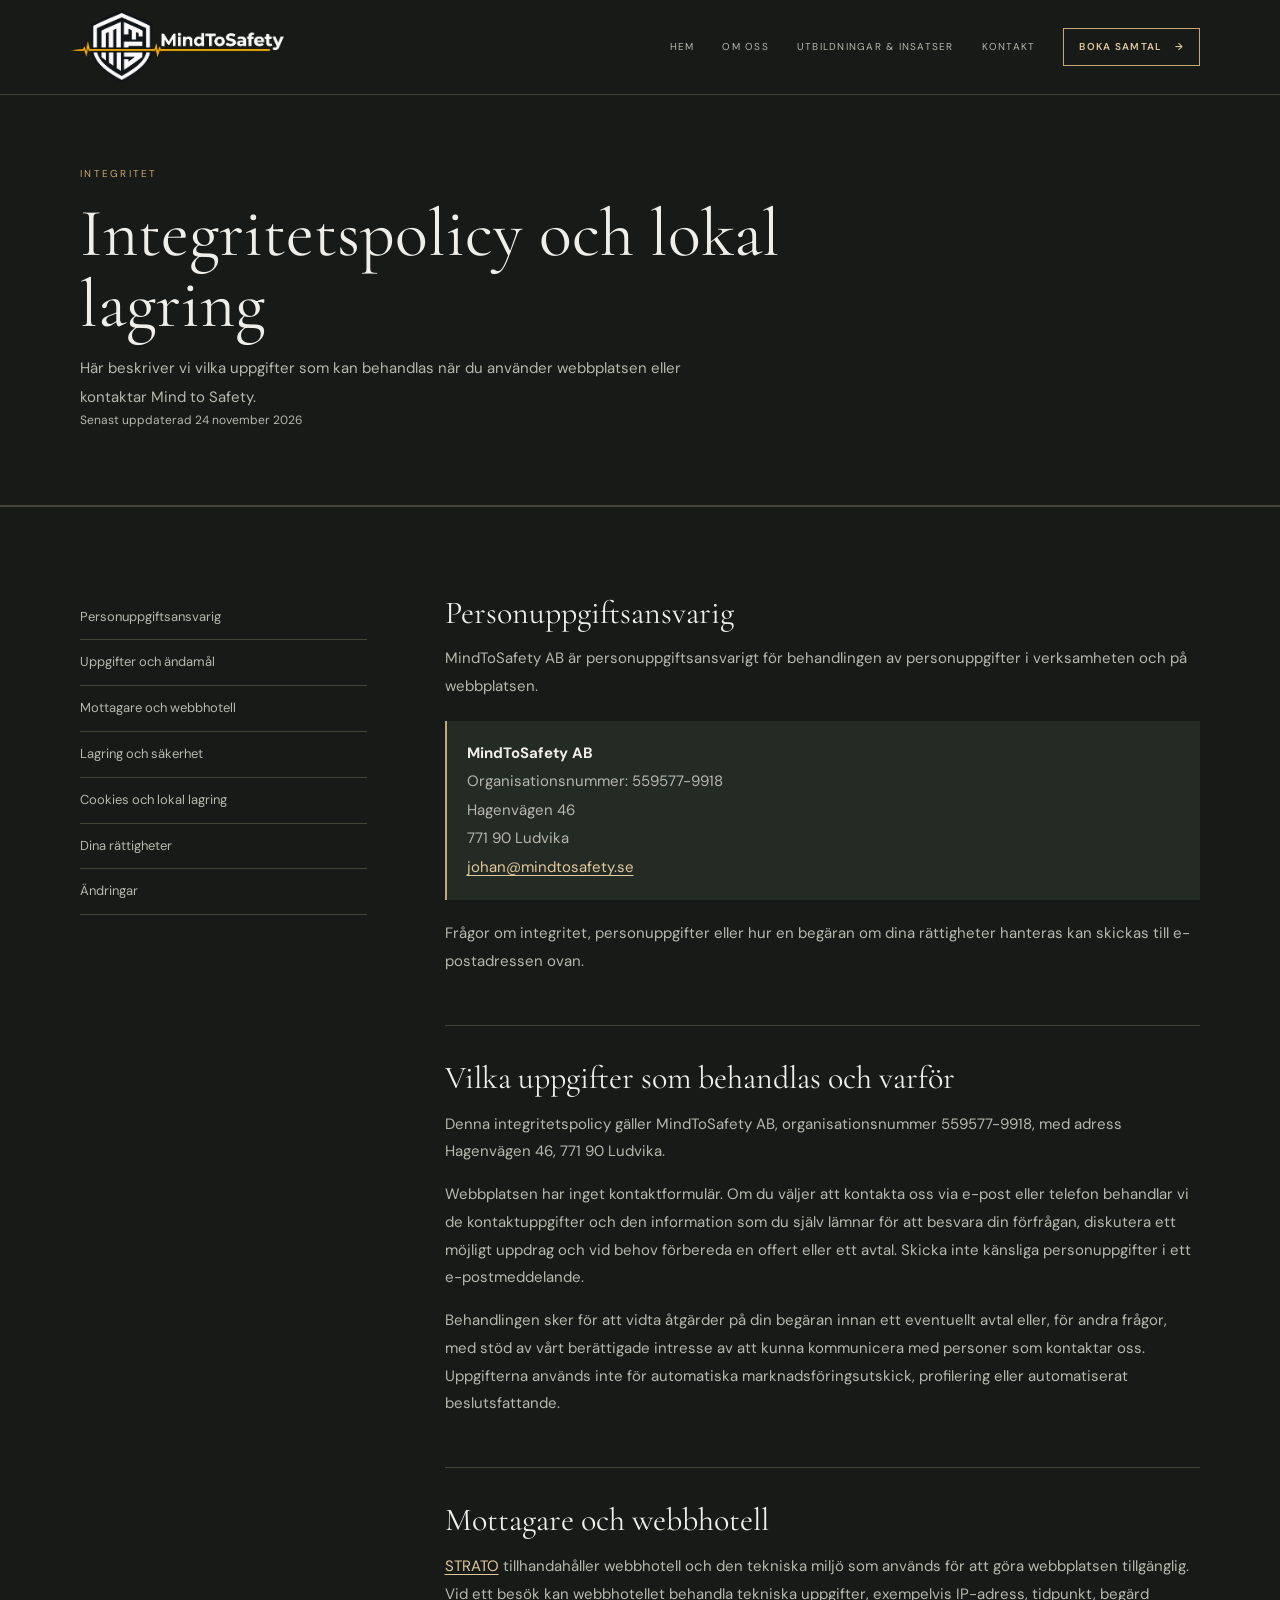
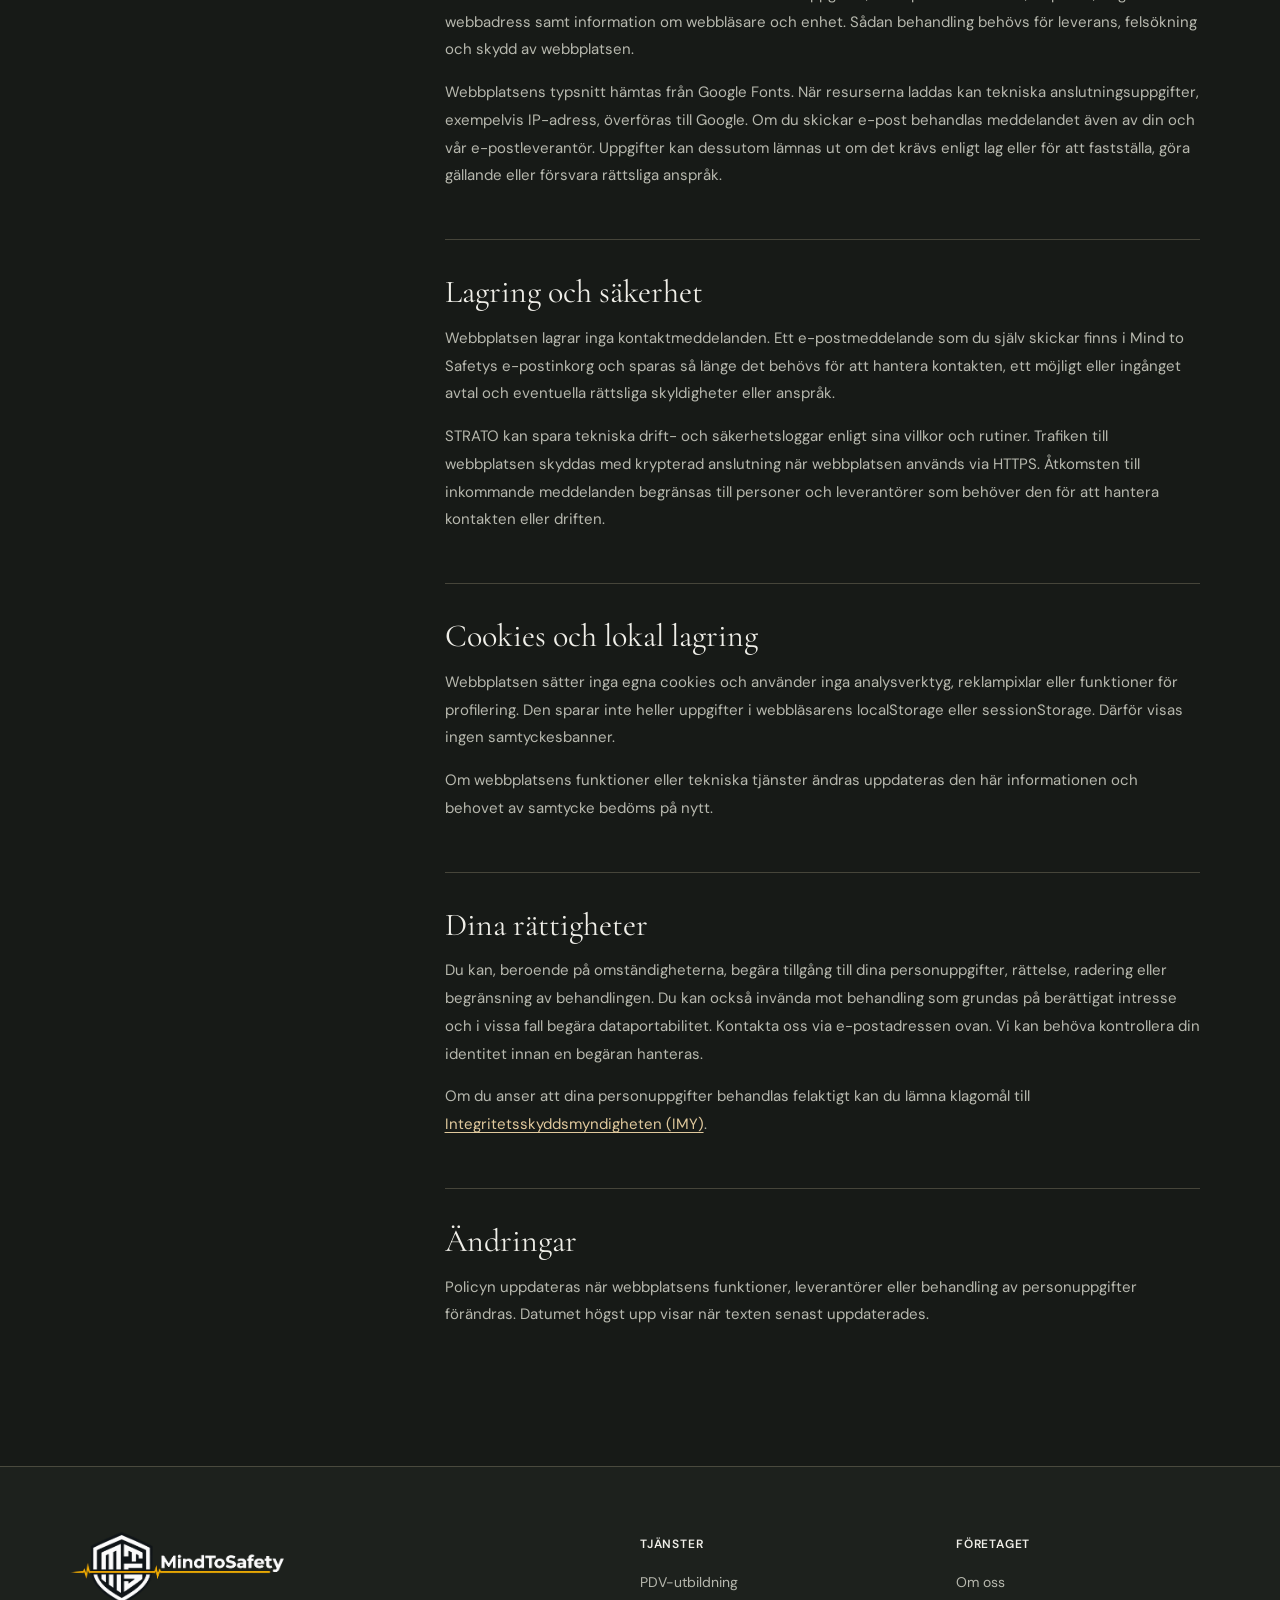
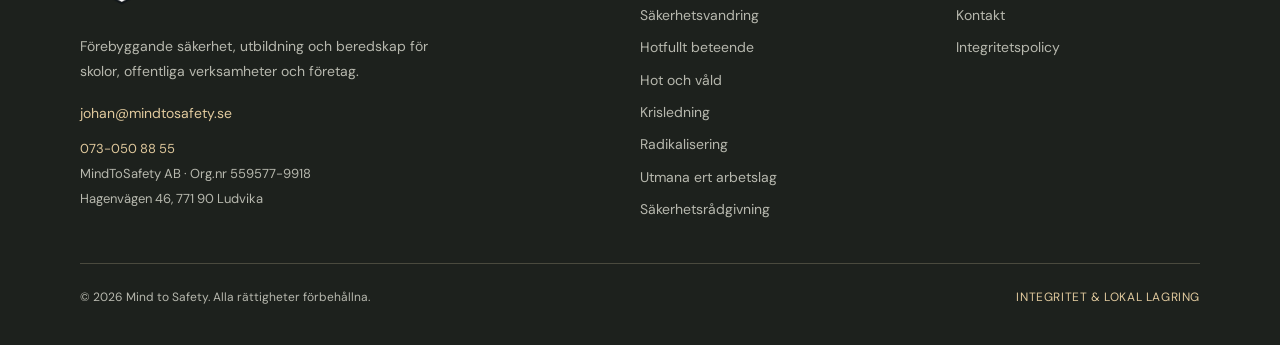
==== integritet/index.html @ 9db5dbfc "Update site content and booking calls to action" ====
<!doctype html>
<html lang="sv">
  <head>
    <meta charset="utf-8">
    <meta name="viewport" content="width=device-width, initial-scale=1">
    <title>Integritetspolicy och lokal lagring | Mind to Safety</title>
    <meta name="description" content="Läs hur Mind to Safety behandlar personuppgifter, använder STRATO som webbhotell och hanterar cookies och lokal lagring.">
    <link rel="canonical" href="https://mindtosafety.se/integritet/">
    <meta property="og:type" content="website"><meta property="og:locale" content="sv_SE"><meta property="og:site_name" content="Mind to Safety">
    <meta property="og:title" content="Integritetspolicy och lokal lagring | Mind to Safety"><meta property="og:description" content="Information om personuppgifter, webbhotell, cookies och lokal lagring på mindtosafety.se."><meta property="og:url" content="https://mindtosafety.se/integritet/">
    <meta property="og:image" content="https://mindtosafety.se/assets/campus.jpg"><meta property="og:image:width" content="1920"><meta property="og:image:height" content="1024"><meta property="og:image:alt" content="Ljus skandinavisk utbildningsmiljö med stora fönster"><meta name="twitter:card" content="summary_large_image"><meta name="theme-color" content="#171a17">
    <link rel="icon" href="../assets/favicon.svg" type="image/svg+xml"><link rel="preconnect" href="https://fonts.googleapis.com"><link rel="preconnect" href="https://fonts.gstatic.com" crossorigin><link href="https://fonts.googleapis.com/css2?family=Cormorant+Garamond:ital,wght@0,400;0,500;0,600;1,400&family=DM+Sans:wght@400;500;600&display=swap" rel="stylesheet"><link rel="stylesheet" href="../styles.css">
  </head>
  <body>
    <a class="skip-link" href="#main">Hoppa till huvudinnehåll</a>
    <header class="site-header"><div class="site-width header-inner"><a class="brand brand-with-logo" href="../index.html" aria-label="Mind to Safety, startsida"><img class="brand-logo" src="../assets/Logo.jpg" alt="" width="2172" height="724"></a><div class="site-menu"><button class="menu-toggle" type="button" data-menu-toggle aria-controls="primary-navigation" aria-expanded="true" aria-label="Öppna menyn" hidden><span class="menu-icon" aria-hidden="true"></span></button><nav id="primary-navigation" class="primary-nav" aria-label="Huvudnavigation"><a class="nav-link" href="../index.html">Hem</a><a class="nav-link" href="../om-oss/index.html">Om oss</a><a class="nav-link" href="../tjanster/index.html">Utbildningar &amp; insatser</a><a class="nav-link" href="../kontakt/index.html">Kontakt</a><a class="button button-outline nav-cta" href="../kontakt/index.html">Boka samtal <span aria-hidden="true">→</span></a></nav></div></div></header>
    <main id="main">
      <section class="page-top"><div class="site-width reveal"><p class="eyebrow">Integritet</p><h1>Integritetspolicy och lokal lagring</h1><p class="body-copy">Här beskriver vi vilka uppgifter som kan behandlas när du använder webbplatsen eller kontaktar Mind to Safety.</p><p class="footer-note">Senast uppdaterad 24 november 2026</p></div></section>
      <section class="section-band"><div class="site-width legal-layout">
        <nav aria-label="På denna sida"><ul class="legal-nav"><li><a href="#ansvarig">Personuppgiftsansvarig</a></li><li><a href="#uppgifter">Uppgifter och ändamål</a></li><li><a href="#leverantorer">Mottagare och webbhotell</a></li><li><a href="#lagring">Lagring och säkerhet</a></li><li><a href="#cookies">Cookies och lokal lagring</a></li><li><a href="#rattigheter">Dina rättigheter</a></li><li><a href="#andringar">Ändringar</a></li></ul></nav>
        <div class="legal-content">
          <section class="legal-section" id="ansvarig"><h2>Personuppgiftsansvarig</h2><p>MindToSafety AB är personuppgiftsansvarigt för behandlingen av personuppgifter i verksamheten och på webbplatsen.</p><address class="company-details"><strong>MindToSafety AB</strong><span>Organisationsnummer: 559577-9918</span><span>Hagenvägen 46</span><span>771 90 Ludvika</span><a href="mailto:johan@mindtosafety.se">johan@mindtosafety.se</a></address><p>Frågor om integritet, personuppgifter eller hur en begäran om dina rättigheter hanteras kan skickas till e-postadressen ovan.</p></section>
          <section class="legal-section" id="uppgifter"><h2>Vilka uppgifter som behandlas och varför</h2><p>Denna integritetspolicy gäller MindToSafety AB, organisationsnummer 559577-9918, med adress Hagenvägen 46, 771 90 Ludvika.</p><p>Webbplatsen har inget kontaktformulär. Om du väljer att kontakta oss via e-post eller telefon behandlar vi de kontaktuppgifter och den information som du själv lämnar för att besvara din förfrågan, diskutera ett möjligt uppdrag och vid behov förbereda en offert eller ett avtal. Skicka inte känsliga personuppgifter i ett e-postmeddelande.</p><p>Behandlingen sker för att vidta åtgärder på din begäran innan ett eventuellt avtal eller, för andra frågor, med stöd av vårt berättigade intresse av att kunna kommunicera med personer som kontaktar oss. Uppgifterna används inte för automatiska marknadsföringsutskick, profilering eller automatiserat beslutsfattande.</p></section>
          <section class="legal-section" id="leverantorer"><h2>Mottagare och webbhotell</h2><p><a href="https://www.strato.se/webbhotell/" rel="external">STRATO</a> tillhandahåller webbhotell och den tekniska miljö som används för att göra webbplatsen tillgänglig. Vid ett besök kan webbhotellet behandla tekniska uppgifter, exempelvis IP-adress, tidpunkt, begärd webbadress samt information om webbläsare och enhet. Sådan behandling behövs för leverans, felsökning och skydd av webbplatsen.</p><p>Webbplatsens typsnitt hämtas från Google Fonts. När resurserna laddas kan tekniska anslutningsuppgifter, exempelvis IP-adress, överföras till Google. Om du skickar e-post behandlas meddelandet även av din och vår e-postleverantör. Uppgifter kan dessutom lämnas ut om det krävs enligt lag eller för att fastställa, göra gällande eller försvara rättsliga anspråk.</p></section>
          <section class="legal-section" id="lagring"><h2>Lagring och säkerhet</h2><p>Webbplatsen lagrar inga kontaktmeddelanden. Ett e-postmeddelande som du själv skickar finns i Mind to Safetys e-postinkorg och sparas så länge det behövs för att hantera kontakten, ett möjligt eller ingånget avtal och eventuella rättsliga skyldigheter eller anspråk.</p><p>STRATO kan spara tekniska drift- och säkerhetsloggar enligt sina villkor och rutiner. Trafiken till webbplatsen skyddas med krypterad anslutning när webbplatsen används via HTTPS. Åtkomsten till inkommande meddelanden begränsas till personer och leverantörer som behöver den för att hantera kontakten eller driften.</p></section>
          <section class="legal-section" id="cookies"><h2>Cookies och lokal lagring</h2><p>Webbplatsen sätter inga egna cookies och använder inga analysverktyg, reklampixlar eller funktioner för profilering. Den sparar inte heller uppgifter i webbläsarens localStorage eller sessionStorage. Därför visas ingen samtyckesbanner.</p><p>Om webbplatsens funktioner eller tekniska tjänster ändras uppdateras den här informationen och behovet av samtycke bedöms på nytt.</p></section>
          <section class="legal-section" id="rattigheter"><h2>Dina rättigheter</h2><p>Du kan, beroende på omständigheterna, begära tillgång till dina personuppgifter, rättelse, radering eller begränsning av behandlingen. Du kan också invända mot behandling som grundas på berättigat intresse och i vissa fall begära dataportabilitet. Kontakta oss via e-postadressen ovan. Vi kan behöva kontrollera din identitet innan en begäran hanteras.</p><p>Om du anser att dina personuppgifter behandlas felaktigt kan du lämna klagomål till <a href="https://www.imy.se/privatperson/dataskydd/dina-rattigheter/" rel="external">Integritetsskyddsmyndigheten (IMY)</a>.</p></section>
          <section class="legal-section" id="andringar"><h2>Ändringar</h2><p>Policyn uppdateras när webbplatsens funktioner, leverantörer eller behandling av personuppgifter förändras. Datumet högst upp visar när texten senast uppdaterades.</p></section>
        </div>
      </div></section>
    </main>
    <footer class="site-footer"><div class="site-width"><div class="footer-inner"><div class="footer-about"><a class="brand brand-with-logo" href="../index.html" aria-label="Mind to Safety, startsida"><img class="brand-logo" src="../assets/Logo.jpg" alt="" width="2172" height="724"></a><p class="body-copy">Förebyggande säkerhet, utbildning och beredskap för skolor, offentliga verksamheter och företag.</p><a class="footer-email" href="mailto:johan@mindtosafety.se">johan@mindtosafety.se</a><div class="footer-contact"><a href="tel:+46730508855">073-050 88 55</a><span>MindToSafety AB · Org.nr 559577-9918</span><span>Hagenvägen 46, 771 90 Ludvika</span></div></div><div><h2 class="footer-heading">Tjänster</h2><ul class="footer-links"><li><a href="../tjanster/index.html#pdv">PDV-utbildning</a></li><li><a href="../tjanster/index.html#sakerhetsvandring">Säkerhetsvandring</a></li><li><a href="../tjanster/index.html#bemotande">Hotfullt beteende</a></li><li><a href="../tjanster/index.html#hot-och-vald">Hot och våld</a></li><li><a href="../tjanster/index.html#krisledning">Krisledning</a></li><li><a href="../tjanster/index.html#radikalisering">Radikalisering</a></li><li><a href="../tjanster/index.html#arbetslag">Utmana ert arbetslag</a></li><li><a href="../tjanster/index.html#nybyggnation">Säkerhetsrådgivning</a></li></ul></div><div><h2 class="footer-heading">Företaget</h2><ul class="footer-links"><li><a href="../om-oss/index.html">Om oss</a></li><li><a href="../kontakt/index.html">Kontakt</a></li><li><a href="./index.html" aria-current="page">Integritetspolicy</a></li></ul></div></div><div class="footer-bottom"><span class="footer-note">© 2026 Mind to Safety. Alla rättigheter förbehållna.</span><a class="footer-legal" href="./index.html" aria-current="page">Integritet &amp; lokal lagring</a></div></div></footer>
    <script src="../scripts/site.js" defer></script>
  </body>
</html>
---- styles.css ----
:root {
  color-scheme: dark;
  --ink: #171a17;
  --surface: #1d211d;
  --surface-raised: #242a24;
  --text: #efeee8;
  --muted: #b7b8ae;
  --gold: #c6a875;
  --gold-light: #e0c99d;
  --sage: #82917a;
  --line: rgb(196 184 152 / 27%);
  --font-sans: "DM Sans", "Segoe UI", sans-serif;
  --font-display: "Cormorant Garamond", Georgia, serif;
  font-family: var(--font-sans);
  font-size: 15px;
  background: var(--ink);
  color: var(--text);
  font-synthesis: none;
  text-rendering: optimizeLegibility;
  -webkit-font-smoothing: antialiased;
}
*, *::before, *::after { box-sizing: border-box; }
html { scroll-behavior: smooth; }
body { margin: 0; min-width: 320px; background: var(--ink); line-height: 1.6; }
img { display: block; max-width: 100%; }
a { color: inherit; text-decoration: none; }
button, input, textarea { font: inherit; }
button, a, summary { -webkit-tap-highlight-color: transparent; }
::selection { color: var(--ink); background: var(--gold-light); }
:focus-visible { outline: 2px solid var(--gold-light); outline-offset: 4px; }
.site-width { width: min(1120px, calc(100% - 80px)); margin-inline: auto; }
.visually-hidden { position: absolute; width: 1px; height: 1px; padding: 0; margin: -1px; overflow: hidden; clip: rect(0, 0, 0, 0); white-space: nowrap; border: 0; }
.skip-link { position: fixed; z-index: 100; top: 10px; left: 10px; padding: 12px 16px; color: var(--ink); background: var(--gold-light); transform: translateY(-160%); }
.skip-link:focus { transform: translateY(0); }
.site-header { position: absolute; z-index: 10; inset: 0 0 auto; min-height: 94px; border-bottom: 1px solid var(--line); }
.header-inner { display: flex; min-height: 94px; align-items: center; justify-content: space-between; gap: 28px; }
.brand { display: inline-flex; flex: 0 0 auto; flex-direction: column; line-height: 1.05; }
.brand-main { font-family: var(--font-display); font-size: 30px; }
.brand-main span { color: var(--gold); }
.brand-tag { margin-top: 8px; color: var(--muted); font-size: 8px; letter-spacing: 2.5px; text-transform: uppercase; }
.brand-with-logo { align-items: center; }
.brand-logo { width: 260px; height: auto; margin-left: -32px; }
.site-menu { position: relative; }
.menu-toggle { display: none; }
.menu-toggle[hidden], .primary-nav[hidden] { display: none; }
.primary-nav { display: flex; align-items: center; gap: 28px; }
.nav-link { padding-block: 12px; color: var(--muted); font-size: 10px; letter-spacing: 1.25px; text-transform: uppercase; transition: color 180ms ease; }
.nav-link:hover, .nav-link[aria-current="page"] { color: var(--gold-light); }
.button { display: inline-flex; min-height: 47px; align-items: center; justify-content: center; gap: 12px; padding: 12px 22px; border: 1px solid transparent; font-size: 10px; font-weight: 600; letter-spacing: 1.3px; line-height: 1.4; text-align: center; text-transform: uppercase; transition: background-color 180ms ease, color 180ms ease, border-color 180ms ease; }
.button-gold { color: var(--ink); border-color: var(--gold); background: var(--gold); }
.button-gold:hover { border-color: var(--gold-light); background: var(--gold-light); }
.button-outline { color: var(--text); border-color: var(--line); background: transparent; }
.button-outline:hover { color: var(--gold-light); border-color: var(--gold); background: rgb(255 255 255 / 3%); }
.nav-cta { min-height: 38px; padding: 8px 15px; color: var(--gold-light); border-color: var(--gold); }
.home-hero { position: relative; display: flex; min-height: 740px; align-items: center; overflow: hidden; padding: 150px 0 82px; isolation: isolate; }
.hero-photo, .hero-shade { position: absolute; z-index: -1; inset: 0; width: 100%; height: 100%; }
.hero-photo { object-fit: cover; object-position: center; }
.hero-shade { background: linear-gradient(90deg, rgb(19 22 19 / 97%) 0%, rgb(19 22 19 / 87%) 39%, rgb(19 22 19 / 42%) 75%, rgb(19 22 19 / 38%) 100%), linear-gradient(0deg, var(--ink), transparent 36%); }
.hero-content { max-width: 1120px; }
.eyebrow { margin: 0; color: var(--gold); font-size: 10px; letter-spacing: 2.25px; line-height: 1.7; text-transform: uppercase; }
h1, h2, h3, p, blockquote { margin-top: 0; }
h1, h2, h3 { font-family: var(--font-display); font-weight: 400; }
.hero-title { max-width: 720px; margin: 26px 0 0; font-size: 82px; line-height: .98; }
.hero-title em { color: var(--gold-light); font-weight: 400; }
.gold-rule { width: 92px; height: 1px; margin: 29px 0; background: var(--gold); }
.hero-description { max-width: 500px; margin-bottom: 0; color: var(--muted); font-size: 15px; line-height: 1.9; }
.hero-description p { margin-bottom: 12px; }
.hero-description p:last-child { margin-bottom: 0; }
.hero-actions { display: flex; flex-wrap: wrap; gap: 13px; margin-top: 30px; }
.hero-credential { max-width: 600px; margin: 25px 0 0; color: var(--muted); font-size: 11px; letter-spacing: .35px; }
.hero-audiences { display: flex; flex-wrap: wrap; gap: 0; margin: 39px 0 0; padding: 0; color: var(--muted); font-size: 10px; letter-spacing: .35px; list-style: none; }
.hero-audiences li + li::before { margin-inline: 13px; color: var(--gold); content: "·"; }
.section-band { padding: 88px 0; border-top: 1px solid var(--line); }
.section-soft { background: var(--surface); }
.intro-grid { display: grid; grid-template-columns: 1fr 1fr; align-items: start; gap: 80px; }
.section-title { margin: 14px 0 22px; font-size: 47px; line-height: 1.12; }
.body-copy { color: var(--muted); font-size: 15px; line-height: 1.9; }
.body-copy p { margin-bottom: 18px; }
.text-link { display: inline-flex; min-height: 34px; align-items: center; gap: 13px; color: var(--gold); font-size: 10px; letter-spacing: 1.25px; line-height: 1.55; text-transform: uppercase; transition: color 180ms ease; }
.text-link:hover { color: var(--gold-light); }
.section-heading { display: flex; align-items: end; justify-content: space-between; gap: 24px; margin-bottom: 36px; }
.section-heading .section-title { margin-bottom: 0; }
.section-intro { max-width: 680px; margin-top: 20px; }
.statement-line { margin-top: 26px; padding-top: 20px; border-top: 1px solid var(--line); color: var(--gold-light); }
.services-grid { display: grid; grid-template-columns: repeat(3, minmax(0, 1fr)); gap: 34px; }
.service-item { min-width: 0; padding-top: 24px; border-top: 1px solid var(--line); }
.service-image { width: 100%; aspect-ratio: 3 / 2; height: auto; margin-bottom: 22px; object-fit: cover; }
.service-top { display: flex; align-items: center; justify-content: space-between; color: var(--gold); }
.service-symbol { font-size: 10px; letter-spacing: 1.4px; }
.service-number { color: var(--muted); font-family: var(--font-display); font-size: 27px; }
.service-item h3 { min-height: 62px; margin: 15px 0 12px; font-size: 28px; line-height: 1.12; }
.service-item p { min-height: 105px; margin-bottom: 14px; color: var(--muted); font-size: 13px; line-height: 1.8; }
.about-grid { display: grid; grid-template-columns: .8fr 1.2fr; align-items: center; gap: 82px; }
.profile-panel { display: flex; min-height: 340px; flex-direction: column; align-items: flex-start; justify-content: center; padding: 38px; border: 1px solid var(--line); background: linear-gradient(145deg, rgb(130 145 122 / 11%), transparent 68%), var(--ink); }
.profile-portrait { width: min(100%, 300px); aspect-ratio: 1; margin: 18px 0 8px; object-fit: cover; object-position: center; }
.profile-panel p { margin: 8px 0 2px; font-family: var(--font-display); font-size: 30px; }
.profile-caption { color: var(--muted); font-size: 10px; letter-spacing: 1.2px; text-transform: uppercase; }
.quote { max-width: 880px; margin: 52px auto 0; padding-top: 39px; border-top: 1px solid var(--line); font-family: var(--font-display); font-size: 32px; line-height: 1.38; text-align: center; }
.quote cite { display: block; margin-top: 20px; color: var(--gold); font-family: var(--font-sans); font-size: 9px; font-style: normal; letter-spacing: 2px; text-transform: uppercase; }
.contact-band { padding: 76px 0; border-top: 1px solid var(--line); background: var(--surface-raised); }
.contact-inner { display: flex; align-items: center; justify-content: space-between; gap: 42px; }
.contact-inner .section-title { margin-bottom: 10px; }
.contact-inner .body-copy { margin-bottom: 0; }
.site-footer { padding: 64px 0 38px; border-top: 1px solid var(--line); background: var(--surface); }
.footer-inner { display: grid; grid-template-columns: minmax(260px, 1.5fr) minmax(180px, .75fr) minmax(180px, .75fr); align-items: start; gap: 72px; }
.footer-about { max-width: 390px; }
.footer-about .body-copy { margin: 20px 0 18px; font-size: 14px; line-height: 1.75; }
.footer-email { display: inline-block; color: var(--gold-light); font-size: 14px; overflow-wrap: anywhere; }
.footer-contact { display: grid; gap: 5px; margin-top: 14px; color: var(--muted); font-size: 13px; line-height: 1.55; }
.footer-contact a { color: var(--gold-light); }
.footer-heading { margin: 4px 0 17px; color: var(--text); font-family: var(--font-sans); font-size: 12px; font-weight: 600; letter-spacing: .8px; text-transform: uppercase; }
.footer-links { display: grid; gap: 10px; margin: 0; padding: 0; color: var(--muted); font-size: 14px; list-style: none; }
.footer-links a { transition: color 180ms ease; }
.footer-links a:hover { color: var(--gold-light); }
.footer-bottom { display: flex; align-items: center; justify-content: space-between; gap: 24px; margin-top: 42px; padding-top: 24px; border-top: 1px solid var(--line); }
.footer-note { color: var(--muted); font-size: 12px; }
.footer-legal { color: var(--gold-light); font-size: 12px; letter-spacing: .6px; text-transform: uppercase; }
.page-top { padding: 165px 0 62px; border-bottom: 1px solid var(--line); }
.page-top h1 { max-width: 850px; margin: 17px 0 14px; font-size: 68px; line-height: 1.04; }
.page-top .body-copy { max-width: 660px; margin-bottom: 0; }
.page-lead { max-width: 660px; margin: 24px 0 12px; color: var(--gold-light); font-family: var(--font-display); font-size: 32px; font-weight: 400; }
.service-details { padding-top: 12px; }
.service-detail { display: grid; grid-template-columns: 72px minmax(0, 1fr) minmax(210px, .75fr); align-items: start; gap: 32px; padding: 46px 0; border-bottom: 1px solid var(--line); scroll-margin-top: 24px; }
.service-detail > .service-number { padding-top: 1px; font-size: 34px; }
.service-detail .service-image { margin-bottom: 23px; }
.service-detail h2 { margin: 0 0 14px; font-size: 37px; line-height: 1.12; }
.detail-cta { margin-top: 8px; }
.detail-list { margin: 0; padding: 0; color: var(--muted); list-style: none; }
.detail-list li { padding: 13px 0; border-bottom: 1px solid var(--line); font-size: 13px; line-height: 1.65; }
.contact-layout { display: grid; grid-template-columns: 1fr 1fr; gap: 78px; }
.contact-layout > * { min-width: 0; }
.contact-card { display: grid; grid-template-columns: minmax(0, 1fr) minmax(320px, .85fr); align-items: start; gap: 78px; }
.contact-company { margin: -10px 0 22px; color: var(--gold); font-size: 12px; font-weight: 600; letter-spacing: 1.4px; text-transform: uppercase; }
.contact-details { display: grid; margin: 0; border-top: 1px solid var(--line); }
.contact-details div { display: grid; grid-template-columns: 125px minmax(0, 1fr); gap: 20px; padding: 18px 0; border-bottom: 1px solid var(--line); }
.contact-details dt { color: var(--muted); font-size: 13px; }
.contact-details dd { margin: 0; color: var(--gold-light); font-size: 16px; overflow-wrap: anywhere; }
.contact-email { display: inline-block; margin-top: 12px; color: var(--gold-light); font-family: var(--font-display); font-size: 31px; overflow-wrap: anywhere; }
.contact-phone { display: block; margin-top: 8px; color: var(--text); font-family: var(--font-display); font-size: 26px; }
.contact-layout .gold-rule { margin: 25px 0; }
.audience-note { margin-top: 20px; }
.contact-form { display: flex; flex-direction: column; gap: 20px; }
.field-label { display: flex; flex-direction: column; gap: 8px; font-size: 11px; letter-spacing: .45px; }
.field-input { width: 100%; min-height: 48px; padding: 12px 14px; border: 1px solid var(--line); border-radius: 0; color: var(--text); background: var(--surface); outline: none; }
.field-input:focus { border-color: var(--gold); }
textarea.field-input { min-height: 138px; resize: vertical; }
.form-note { margin: 0; color: var(--muted); font-size: 12px; line-height: 1.7; }
.form-note a { color: var(--gold-light); text-decoration: underline; text-underline-offset: 3px; }
.form-status:empty { display: none; }
.contact-form .button { align-self: flex-start; }
.legal-layout { display: grid; grid-template-columns: minmax(190px, .55fr) minmax(0, 1.45fr); align-items: start; gap: 78px; }
.legal-nav { position: sticky; top: 28px; margin: 0; padding: 0; list-style: none; }
.legal-nav li { border-bottom: 1px solid var(--line); }
.legal-nav a { display: block; padding: 12px 0; color: var(--muted); font-size: 13px; }
.legal-nav a:hover { color: var(--gold-light); }
.legal-content { max-width: 760px; }
.legal-section { padding-bottom: 34px; scroll-margin-top: 24px; }
.legal-section + .legal-section { padding-top: 34px; border-top: 1px solid var(--line); }
.legal-section h2 { margin-bottom: 14px; font-size: 32px; line-height: 1.15; }
.legal-section p, .legal-section li { color: var(--muted); font-size: 15px; line-height: 1.85; }
.legal-section ul { margin: 0; padding-left: 20px; }
.legal-section a { color: var(--gold-light); text-decoration: underline; text-underline-offset: 3px; }
.company-details { display: grid; gap: 3px; margin: 20px 0; padding: 20px; border-left: 2px solid var(--gold); color: var(--muted); background: var(--surface-raised); font-size: 15px; font-style: normal; line-height: 1.7; }
.company-details strong { color: var(--text); }
.reveal { animation: arrive 700ms ease-out both; }
@keyframes arrive { from { opacity: 0; transform: translateY(13px); } to { opacity: 1; transform: translateY(0); } }
@media (min-width: 1600px) { .home-hero { min-height: 790px; } }
@media (max-width: 920px) {
  .site-width { width: calc(100% - 52px); }
  .primary-nav { gap: 16px; }
  .nav-link { font-size: 9px; letter-spacing: .8px; }
  .hero-title { font-size: 70px; }
  .intro-grid, .about-grid { gap: 42px; }
  .services-grid { gap: 24px; }
  .service-item h3 { font-size: 25px; }
  .service-detail { grid-template-columns: 52px minmax(0, 1fr) minmax(180px, .7fr); gap: 23px; }
  .contact-layout, .contact-card { gap: 42px; }
  .footer-inner { gap: 38px; }
  .legal-layout { gap: 42px; }
}
@media (max-width: 700px) {
  .site-width { width: calc(100% - 40px); }
  .site-header, .header-inner { min-height: 80px; }
  .header-inner { gap: 14px; }
  .brand-main { font-size: 25px; }
  .brand-tag { font-size: 7px; letter-spacing: 1.8px; }
  .brand-logo { width: 200px; margin-left: -25px; }
  .menu-toggle { display: grid; width: 46px; height: 46px; place-items: center; padding: 0; border: 1px solid var(--line); color: var(--text); background: transparent; cursor: pointer; }
  .menu-icon, .menu-icon::before, .menu-icon::after { display: block; width: 19px; height: 1px; background: var(--text); content: ""; transition: transform 160ms ease; }
  .menu-icon { position: relative; }
  .menu-icon::before, .menu-icon::after { position: absolute; left: 0; }
  .menu-icon::before { top: -6px; }
  .menu-icon::after { top: 6px; }
  .menu-toggle[aria-expanded="true"] .menu-icon { background: transparent; }
  .menu-toggle[aria-expanded="true"] .menu-icon::before { top: 0; transform: rotate(45deg); }
  .menu-toggle[aria-expanded="true"] .menu-icon::after { top: 0; transform: rotate(-45deg); }
  .primary-nav { position: absolute; top: 57px; right: -1px; display: flex; width: min(340px, calc(100vw - 40px)); align-items: stretch; flex-direction: column; gap: 4px; padding: 16px; border: 1px solid var(--line); background: var(--ink); box-shadow: 0 16px 34px rgb(0 0 0 / 35%); }
  .nav-link { display: flex; min-height: 44px; align-items: center; padding: 8px; font-size: 12px; letter-spacing: .8px; }
  .nav-cta { margin-top: 6px; }
  .home-hero { min-height: 680px; padding: 112px 0 38px; }
  .hero-photo { object-position: 59% center; }
  .hero-shade { background: linear-gradient(90deg, rgb(19 22 19 / 95%), rgb(19 22 19 / 75%)), linear-gradient(0deg, var(--ink), transparent 40%); }
  .hero-title { margin-top: 18px; font-size: 45px; line-height: 1.08; text-wrap: balance; }
  .eyebrow { font-size: 10px; letter-spacing: 1.5px; }
  .hero-description { font-size: 15px; line-height: 1.75; }
  .hero-content .gold-rule { margin: 20px 0; }
  .hero-actions { display: grid; grid-template-columns: 1fr; gap: 10px; margin-top: 22px; }
  .button { min-height: 48px; padding: 12px 16px; font-size: 11px; letter-spacing: .75px; }
  .hero-audiences { gap: 6px 0; margin-top: 23px; font-size: 10px; }
  .hero-audiences li + li::before { margin-inline: 8px; }
  .section-band { padding: 58px 0; }
  .intro-grid, .about-grid, .contact-layout, .contact-card { grid-template-columns: 1fr; gap: 25px; }
  .section-title { margin-bottom: 18px; font-size: 35px; text-wrap: balance; }
  .section-heading { align-items: flex-start; flex-direction: column; gap: 8px; margin-bottom: 24px; }
  .section-heading .section-title { margin-bottom: 0; }
  .text-link { min-height: 42px; font-size: 11px; letter-spacing: .7px; }
  .services-grid { grid-template-columns: 1fr; gap: 30px; }
  .service-item h3 { min-height: 0; margin: 13px 0 10px; font-size: 30px; }
  .service-item p { min-height: 0; margin-bottom: 10px; font-size: 15px; line-height: 1.75; }
  .profile-panel { min-height: 250px; padding: 28px; }
  .quote { margin-top: 38px; padding-top: 30px; font-size: 27px; }
  .contact-band { padding: 54px 0; }
  .contact-inner { align-items: flex-start; flex-direction: column; gap: 20px; }
  .footer-inner { grid-template-columns: 1fr; gap: 34px; }
  .footer-about { max-width: none; }
  .footer-bottom { align-items: flex-start; flex-direction: column; gap: 10px; margin-top: 34px; }
  .footer-note { font-size: 12px; }
  .page-top { padding: 121px 0 37px; }
  .page-top h1 { margin: 15px 0 12px; font-size: 42px; line-height: 1.1; text-wrap: balance; }
  .page-top .body-copy, .body-copy { font-size: 15px; line-height: 1.75; }
  .service-details { padding-top: 0; }
  .service-detail { grid-template-columns: 1fr; gap: 13px; padding: 36px 0; }
  .service-detail > .service-number { font-size: 27px; }
  .service-detail h2 { font-size: 31px; text-wrap: balance; }
  .detail-list li { padding: 11px 0; font-size: 14px; }
  .contact-email { font-size: 28px; }
  .contact-details div { grid-template-columns: 1fr; gap: 4px; }
  .field-label { font-size: 13px; letter-spacing: 0; }
  .field-input { font-size: 16px; }
  .form-note { font-size: 13px; }
  .legal-layout { grid-template-columns: 1fr; gap: 34px; }
  .legal-nav { position: static; }
  .legal-section h2 { font-size: 28px; }
}
@media (prefers-reduced-motion: reduce) {
  html { scroll-behavior: auto; }
  *, *::before, *::after { scroll-behavior: auto !important; animation-duration: .01ms !important; animation-iteration-count: 1 !important; transition-duration: .01ms !important; }
}
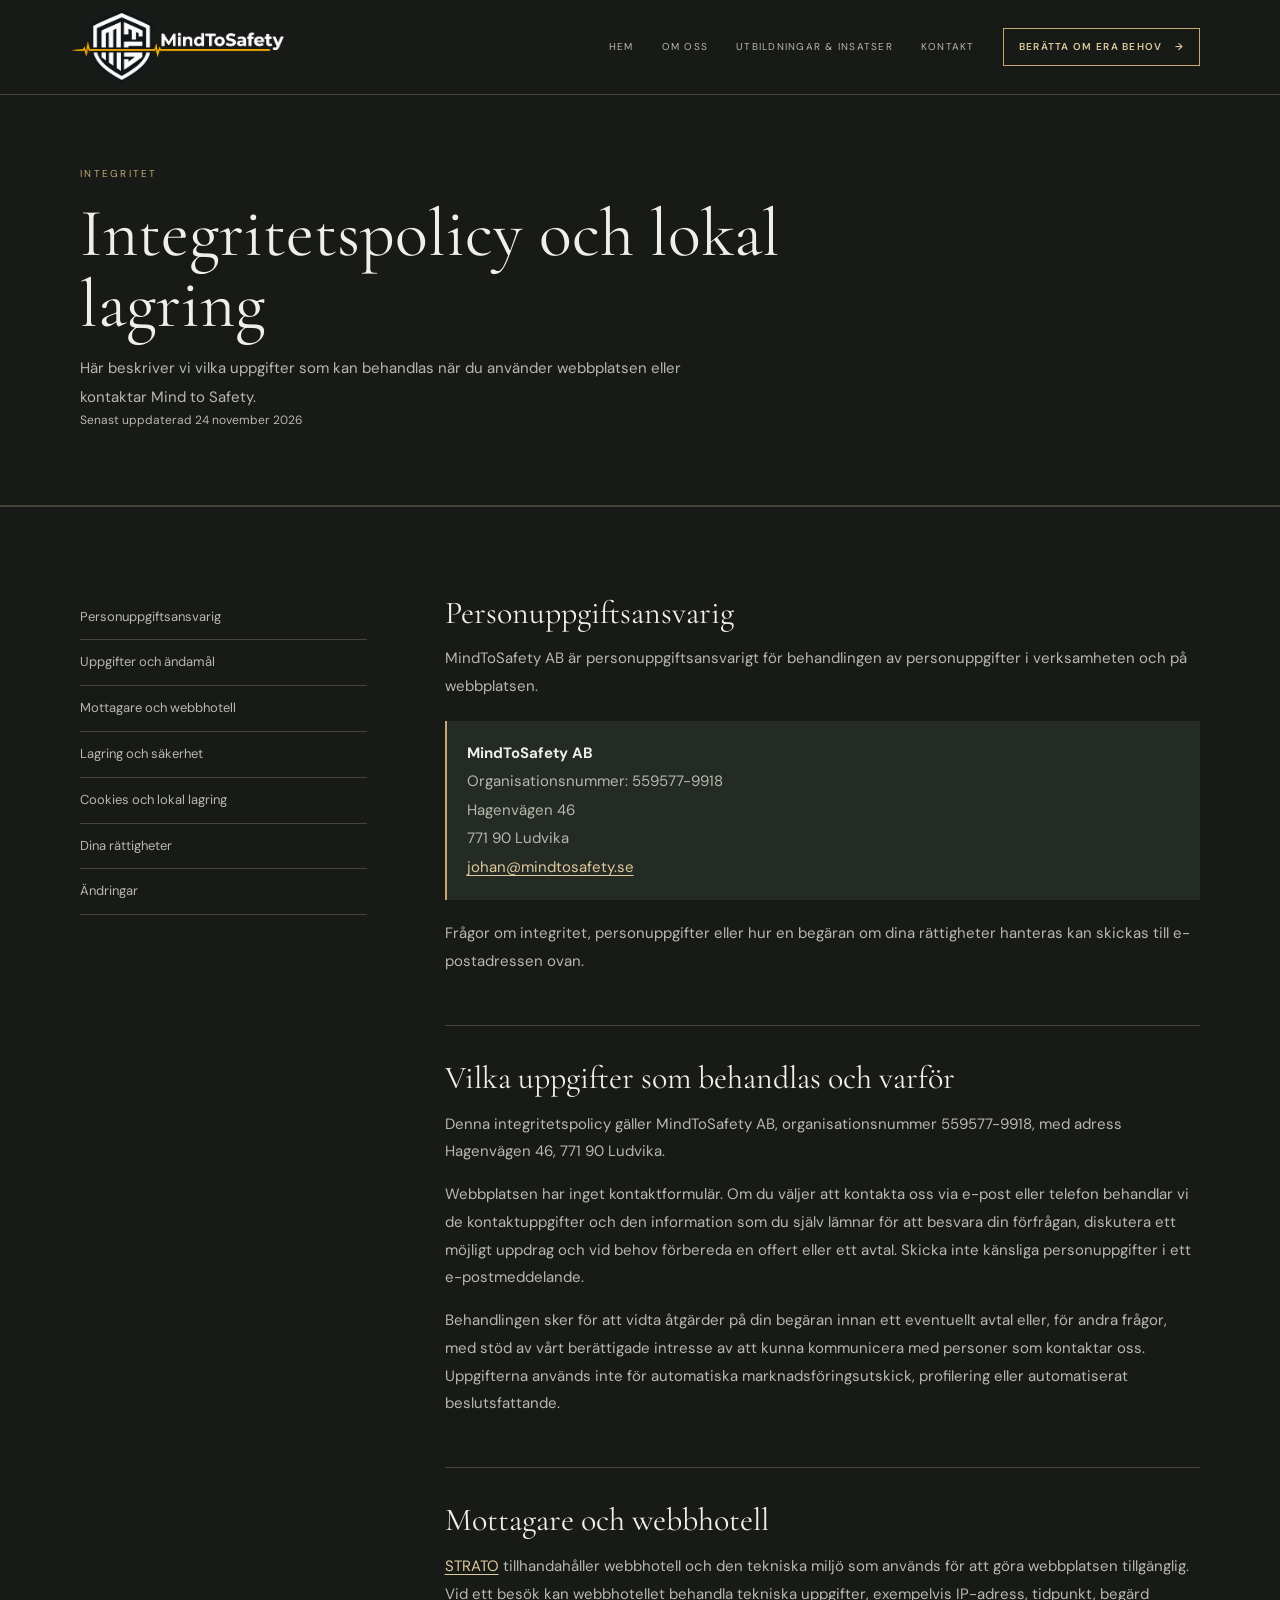
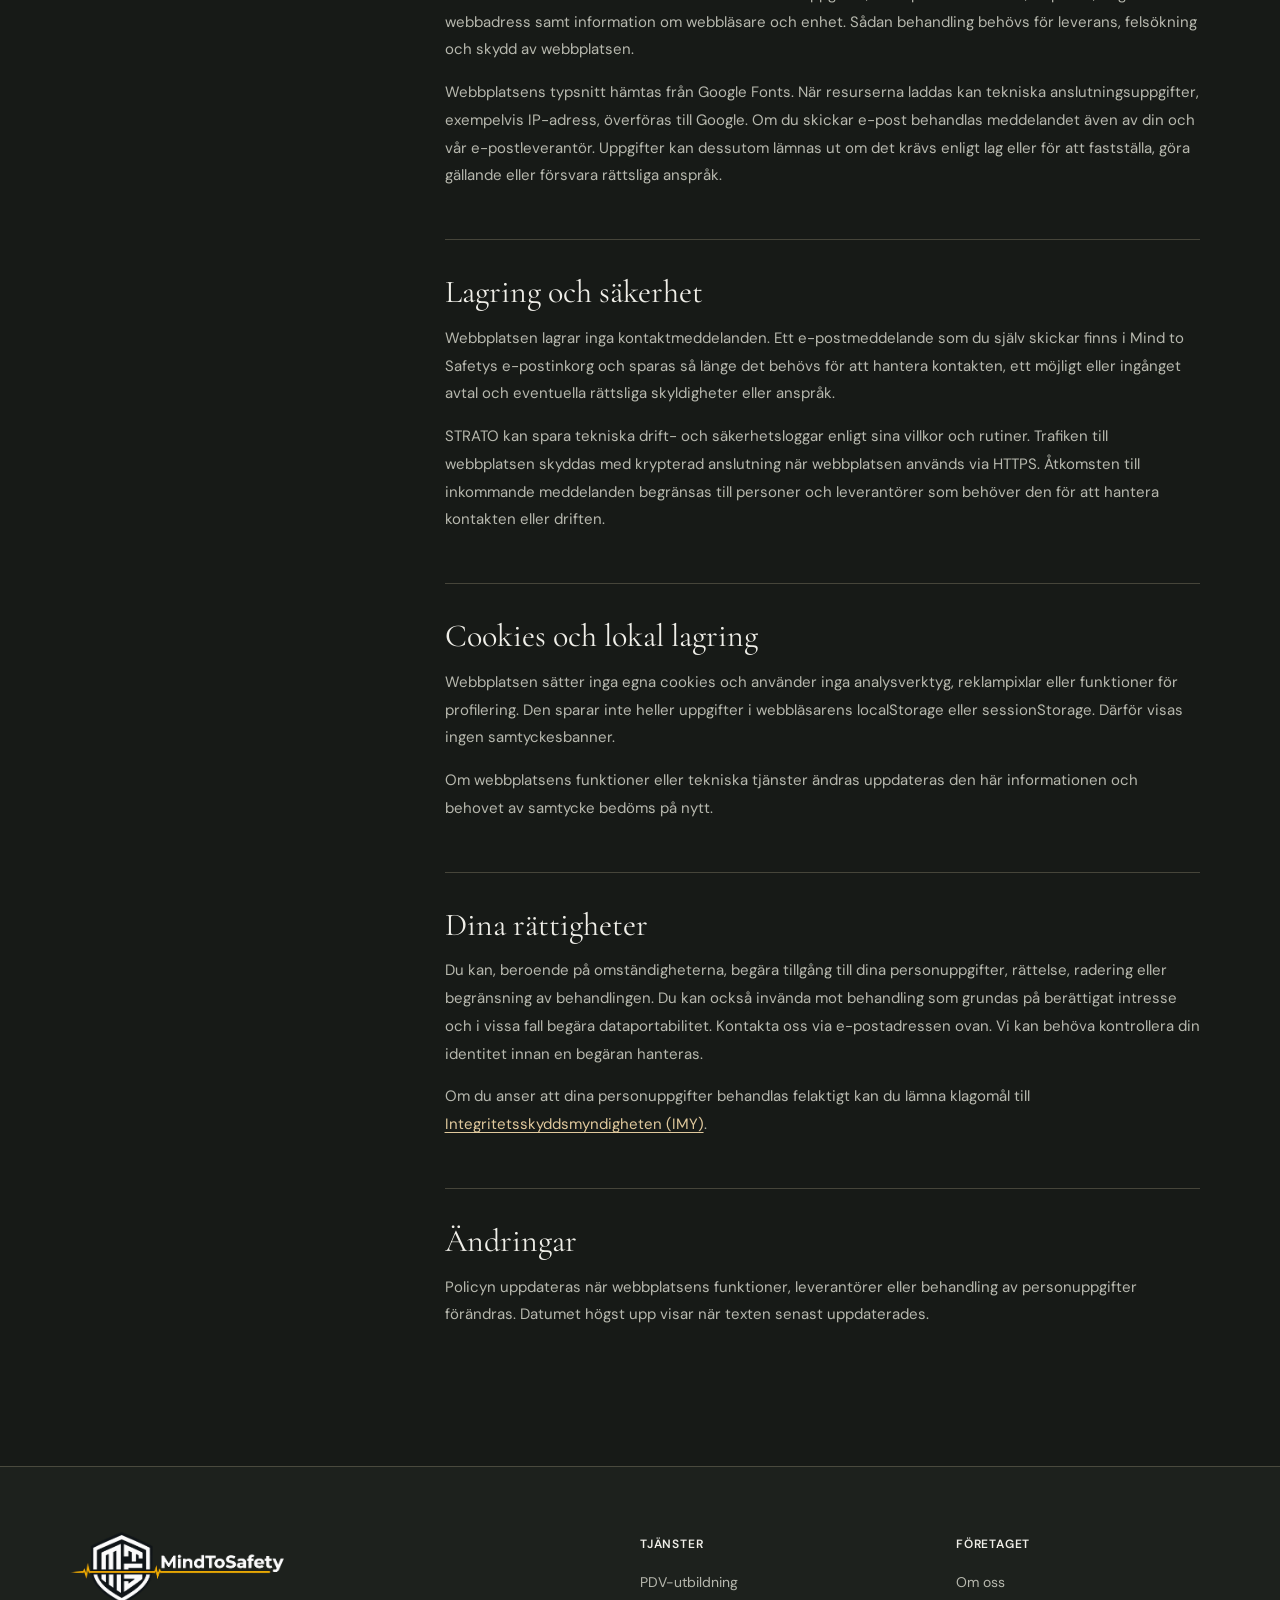
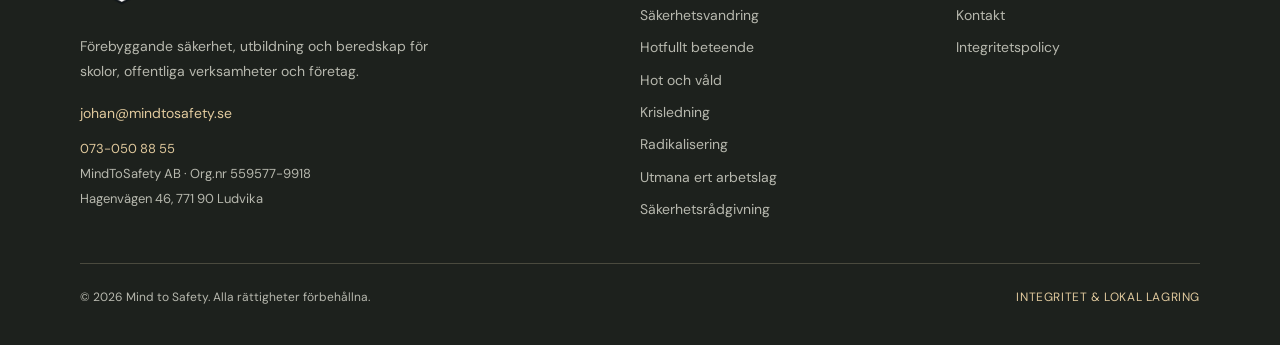
==== commit c0c6dbc0: "Update website copy from supplied presentation" ====
--- a/integritet/index.html
+++ b/integritet/index.html
@@ -13,7 +13,7 @@
   </head>
   <body>
     <a class="skip-link" href="#main">Hoppa till huvudinnehåll</a>
-    <header class="site-header"><div class="site-width header-inner"><a class="brand brand-with-logo" href="../index.html" aria-label="Mind to Safety, startsida"><img class="brand-logo" src="../assets/Logo.jpg" alt="" width="2172" height="724"></a><div class="site-menu"><button class="menu-toggle" type="button" data-menu-toggle aria-controls="primary-navigation" aria-expanded="true" aria-label="Öppna menyn" hidden><span class="menu-icon" aria-hidden="true"></span></button><nav id="primary-navigation" class="primary-nav" aria-label="Huvudnavigation"><a class="nav-link" href="../index.html">Hem</a><a class="nav-link" href="../om-oss/index.html">Om oss</a><a class="nav-link" href="../tjanster/index.html">Utbildningar &amp; insatser</a><a class="nav-link" href="../kontakt/index.html">Kontakt</a><a class="button button-outline nav-cta" href="../kontakt/index.html">Boka samtal <span aria-hidden="true">→</span></a></nav></div></div></header>
+    <header class="site-header"><div class="site-width header-inner"><a class="brand brand-with-logo" href="../index.html" aria-label="Mind to Safety, startsida"><img class="brand-logo" src="../assets/Logo.jpg" alt="" width="2172" height="724"></a><div class="site-menu"><button class="menu-toggle" type="button" data-menu-toggle aria-controls="primary-navigation" aria-expanded="true" aria-label="Öppna menyn" hidden><span class="menu-icon" aria-hidden="true"></span></button><nav id="primary-navigation" class="primary-nav" aria-label="Huvudnavigation"><a class="nav-link" href="../index.html">Hem</a><a class="nav-link" href="../om-oss/index.html">Om oss</a><a class="nav-link" href="../tjanster/index.html">Utbildningar &amp; insatser</a><a class="nav-link" href="../kontakt/index.html">Kontakt</a><a class="button button-outline nav-cta" href="../kontakt/index.html">Berätta om era behov <span aria-hidden="true">→</span></a></nav></div></div></header>
     <main id="main">
       <section class="page-top"><div class="site-width reveal"><p class="eyebrow">Integritet</p><h1>Integritetspolicy och lokal lagring</h1><p class="body-copy">Här beskriver vi vilka uppgifter som kan behandlas när du använder webbplatsen eller kontaktar Mind to Safety.</p><p class="footer-note">Senast uppdaterad 24 november 2026</p></div></section>
       <section class="section-band"><div class="site-width legal-layout">
--- a/styles.css
+++ b/styles.css
@@ -82,7 +82,13 @@
 .section-heading .section-title { margin-bottom: 0; }
 .section-intro { max-width: 680px; margin-top: 20px; }
 .statement-line { margin-top: 26px; padding-top: 20px; border-top: 1px solid var(--line); color: var(--gold-light); }
+.process-grid { display: grid; grid-template-columns: repeat(3, minmax(0, 1fr)); gap: 34px; margin: 36px 0 0; padding: 0; list-style: none; }
+.process-step { padding-top: 24px; border-top: 1px solid var(--line); }
+.process-step h3 { margin: 14px 0 12px; font-size: 28px; line-height: 1.15; }
+.process-step .body-copy { margin-bottom: 0; }
 .services-grid { display: grid; grid-template-columns: repeat(3, minmax(0, 1fr)); gap: 34px; }
+.additional-services { margin-top: 36px; padding-top: 26px; border-top: 1px solid var(--line); }
+.additional-services ul { display: grid; gap: 8px; margin: 12px 0 0; padding: 0; list-style: none; }
 .service-item { min-width: 0; padding-top: 24px; border-top: 1px solid var(--line); }
 .service-image { width: 100%; aspect-ratio: 3 / 2; height: auto; margin-bottom: 22px; object-fit: cover; }
 .service-top { display: flex; align-items: center; justify-content: space-between; color: var(--gold); }
@@ -97,6 +103,11 @@
 .profile-caption { color: var(--muted); font-size: 10px; letter-spacing: 1.2px; text-transform: uppercase; }
 .quote { max-width: 880px; margin: 52px auto 0; padding-top: 39px; border-top: 1px solid var(--line); font-family: var(--font-display); font-size: 32px; line-height: 1.38; text-align: center; }
 .quote cite { display: block; margin-top: 20px; color: var(--gold); font-family: var(--font-sans); font-size: 9px; font-style: normal; letter-spacing: 2px; text-transform: uppercase; }
+.client-band { padding: 50px 0 54px; border-top: 1px solid var(--line); background: var(--surface); text-align: center; }
+.client-heading { margin: 10px 0 28px; font-family: var(--font-display); font-size: clamp(26px, 3vw, 36px); font-weight: 400; }
+.client-list { display: flex; flex-wrap: wrap; align-items: center; justify-content: center; gap: 12px 0; margin: 0; padding: 0; color: var(--muted); font-size: 14px; letter-spacing: .3px; list-style: none; }
+.client-list li { display: inline-flex; align-items: center; }
+.client-list li + li::before { margin: 0 15px; color: var(--gold); content: "·"; }
 .contact-band { padding: 76px 0; border-top: 1px solid var(--line); background: var(--surface-raised); }
 .contact-inner { display: flex; align-items: center; justify-content: space-between; gap: 42px; }
 .contact-inner .section-title { margin-bottom: 10px; }
@@ -127,6 +138,9 @@
 .detail-cta { margin-top: 8px; }
 .detail-list { margin: 0; padding: 0; color: var(--muted); list-style: none; }
 .detail-list li { padding: 13px 0; border-bottom: 1px solid var(--line); font-size: 13px; line-height: 1.65; }
+.detail-heading { margin: 0; color: var(--gold); font-family: var(--font-sans); font-size: 11px; font-weight: 500; letter-spacing: 1.3px; text-transform: uppercase; }
+.detail-format-heading { margin-top: 24px; }
+.detail-format { margin: 10px 0 0; color: var(--muted); font-size: 13px; line-height: 1.75; }
 .contact-layout { display: grid; grid-template-columns: 1fr 1fr; gap: 78px; }
 .contact-layout > * { min-width: 0; }
 .contact-card { display: grid; grid-template-columns: minmax(0, 1fr) minmax(320px, .85fr); align-items: start; gap: 78px; }
@@ -214,11 +228,16 @@
   .section-heading { align-items: flex-start; flex-direction: column; gap: 8px; margin-bottom: 24px; }
   .section-heading .section-title { margin-bottom: 0; }
   .text-link { min-height: 42px; font-size: 11px; letter-spacing: .7px; }
-  .services-grid { grid-template-columns: 1fr; gap: 30px; }
+  .services-grid, .process-grid { grid-template-columns: 1fr; gap: 30px; }
   .service-item h3 { min-height: 0; margin: 13px 0 10px; font-size: 30px; }
   .service-item p { min-height: 0; margin-bottom: 10px; font-size: 15px; line-height: 1.75; }
   .profile-panel { min-height: 250px; padding: 28px; }
   .quote { margin-top: 38px; padding-top: 30px; font-size: 27px; }
+  .client-band { padding: 42px 0 46px; }
+  .client-heading { margin-bottom: 24px; }
+  .client-list { display: grid; gap: 10px; }
+  .client-list li { justify-content: center; }
+  .client-list li + li::before { margin-right: 12px; margin-left: 0; }
   .contact-band { padding: 54px 0; }
   .contact-inner { align-items: flex-start; flex-direction: column; gap: 20px; }
   .footer-inner { grid-template-columns: 1fr; gap: 34px; }
@@ -233,6 +252,7 @@
   .service-detail > .service-number { font-size: 27px; }
   .service-detail h2 { font-size: 31px; text-wrap: balance; }
   .detail-list li { padding: 11px 0; font-size: 14px; }
+  .detail-format { font-size: 14px; }
   .contact-email { font-size: 28px; }
   .contact-details div { grid-template-columns: 1fr; gap: 4px; }
   .field-label { font-size: 13px; letter-spacing: 0; }
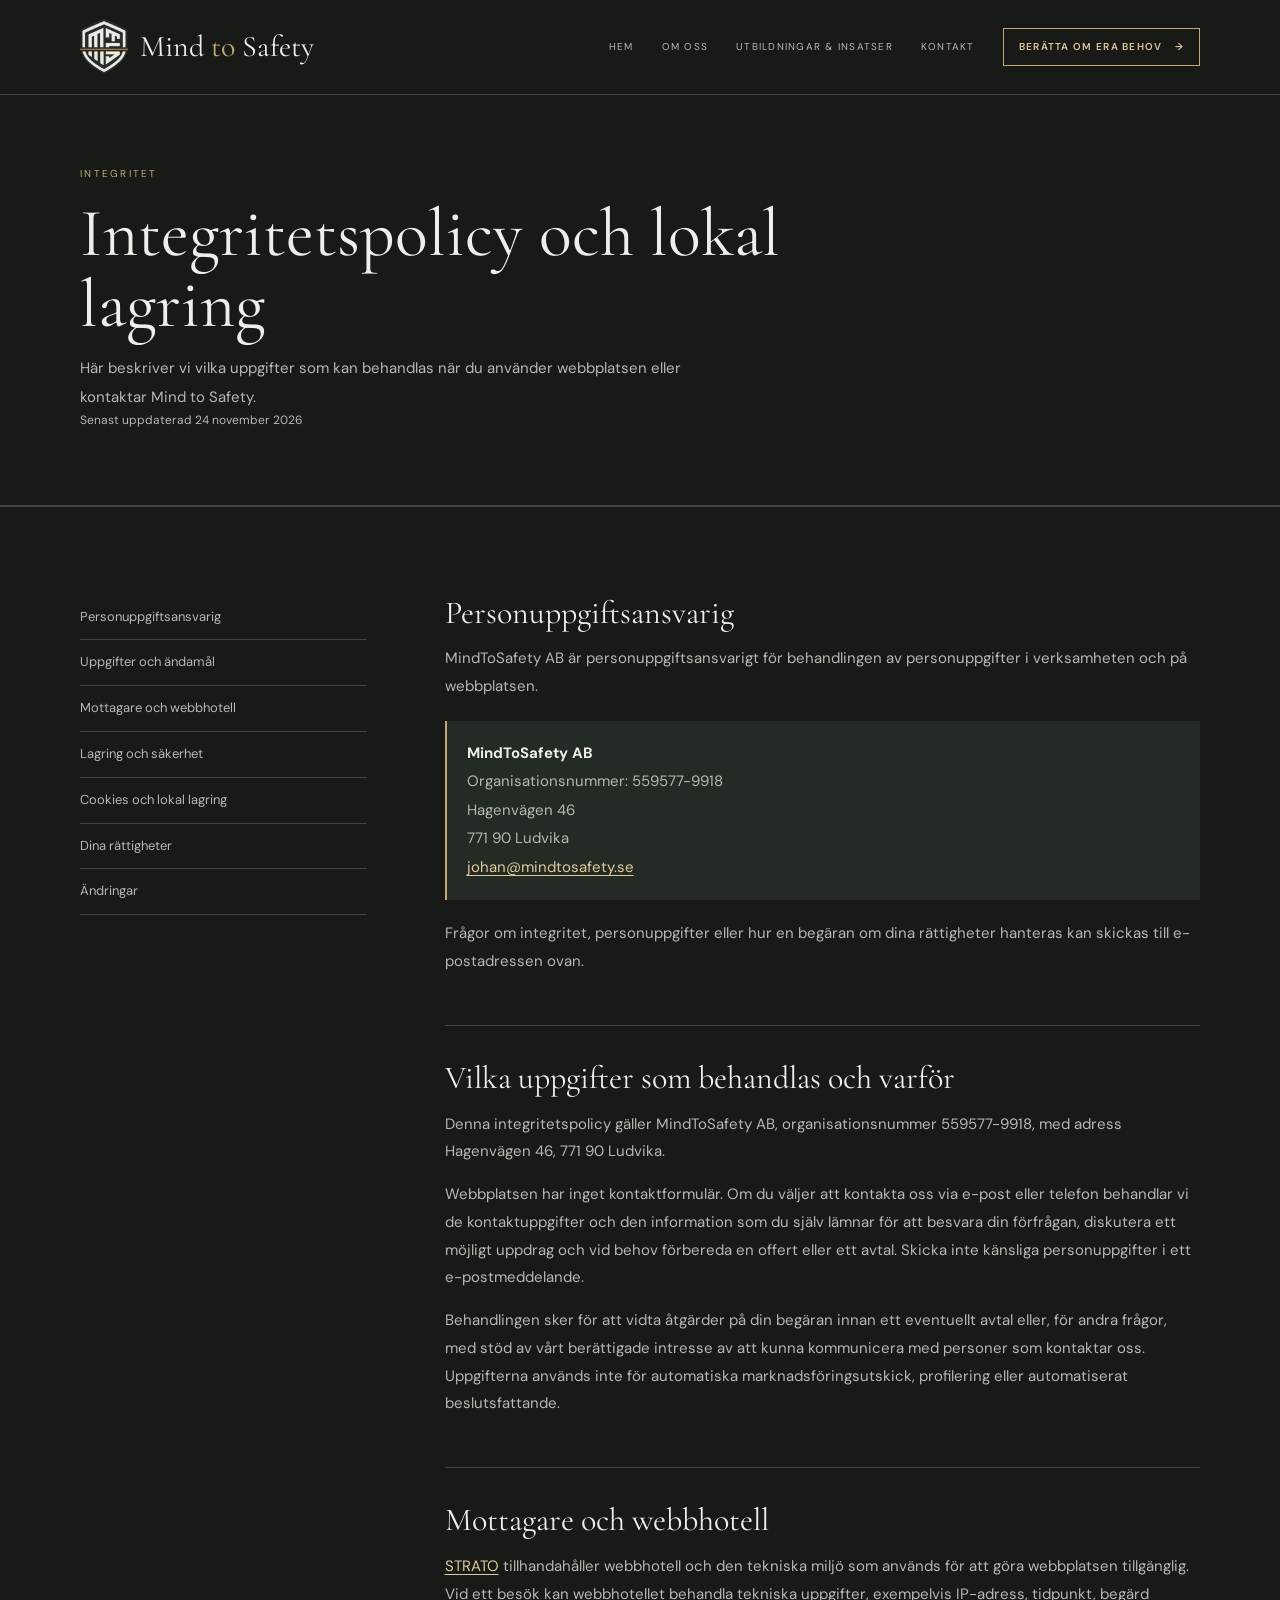
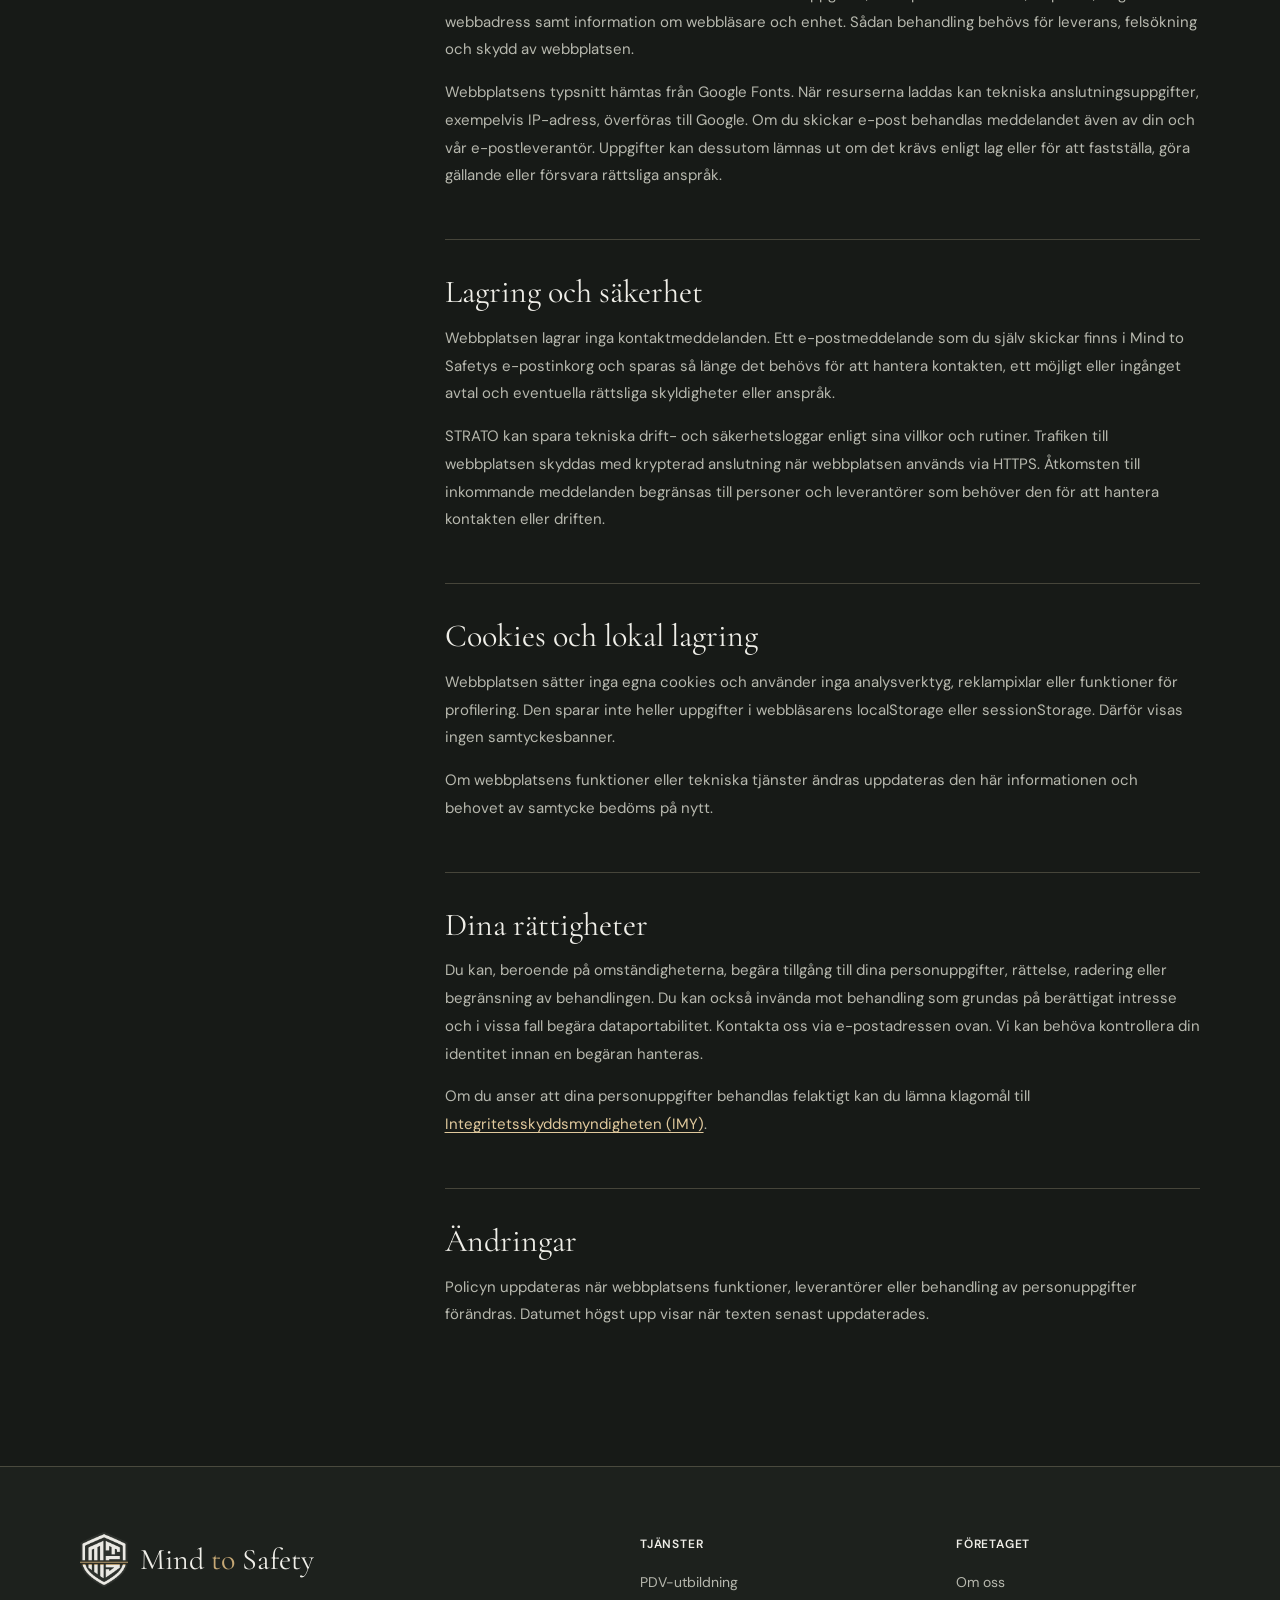
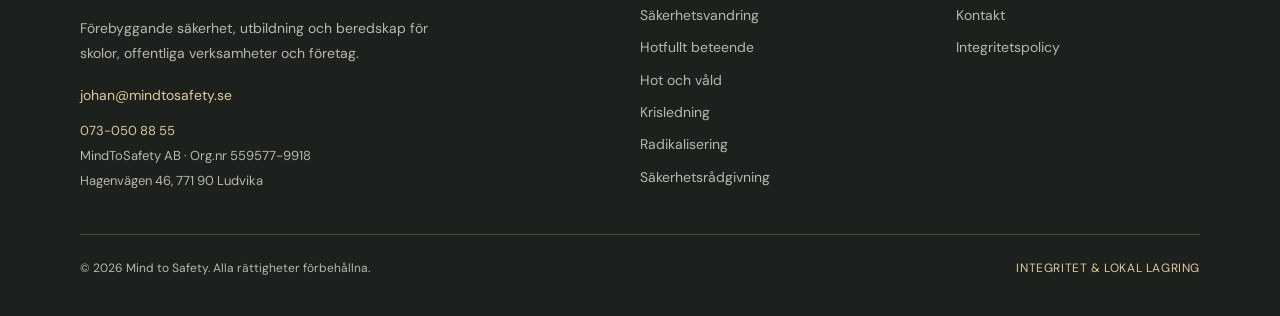
==== commit 8a3835ee: "Update website content, imagery and service numbering" ====
--- a/integritet/index.html
+++ b/integritet/index.html
@@ -13,7 +13,7 @@
   </head>
   <body>
     <a class="skip-link" href="#main">Hoppa till huvudinnehåll</a>
-    <header class="site-header"><div class="site-width header-inner"><a class="brand brand-with-logo" href="../index.html" aria-label="Mind to Safety, startsida"><img class="brand-logo" src="../assets/Logo.jpg" alt="" width="2172" height="724"></a><div class="site-menu"><button class="menu-toggle" type="button" data-menu-toggle aria-controls="primary-navigation" aria-expanded="true" aria-label="Öppna menyn" hidden><span class="menu-icon" aria-hidden="true"></span></button><nav id="primary-navigation" class="primary-nav" aria-label="Huvudnavigation"><a class="nav-link" href="../index.html">Hem</a><a class="nav-link" href="../om-oss/index.html">Om oss</a><a class="nav-link" href="../tjanster/index.html">Utbildningar &amp; insatser</a><a class="nav-link" href="../kontakt/index.html">Kontakt</a><a class="button button-outline nav-cta" href="../kontakt/index.html">Berätta om era behov <span aria-hidden="true">→</span></a></nav></div></div></header>
+    <header class="site-header"><div class="site-width header-inner"><a class="brand brand-with-logo" href="../index.html" aria-label="Mind to Safety, startsida"><span class="brand-emblem" aria-hidden="true"></span><span class="brand-wordmark" aria-hidden="true">Mind <span>to</span> Safety</span></a><div class="site-menu"><button class="menu-toggle" type="button" data-menu-toggle aria-controls="primary-navigation" aria-expanded="true" aria-label="Öppna menyn" hidden><span class="menu-icon" aria-hidden="true"></span></button><nav id="primary-navigation" class="primary-nav" aria-label="Huvudnavigation"><a class="nav-link" href="../index.html">Hem</a><a class="nav-link" href="../om-oss/index.html">Om oss</a><a class="nav-link" href="../tjanster/index.html">Utbildningar &amp; insatser</a><a class="nav-link" href="../kontakt/index.html">Kontakt</a><a class="button button-outline nav-cta" href="../kontakt/index.html">Berätta om era behov <span aria-hidden="true">→</span></a></nav></div></div></header>
     <main id="main">
       <section class="page-top"><div class="site-width reveal"><p class="eyebrow">Integritet</p><h1>Integritetspolicy och lokal lagring</h1><p class="body-copy">Här beskriver vi vilka uppgifter som kan behandlas när du använder webbplatsen eller kontaktar Mind to Safety.</p><p class="footer-note">Senast uppdaterad 24 november 2026</p></div></section>
       <section class="section-band"><div class="site-width legal-layout">
@@ -29,7 +29,7 @@
         </div>
       </div></section>
     </main>
-    <footer class="site-footer"><div class="site-width"><div class="footer-inner"><div class="footer-about"><a class="brand brand-with-logo" href="../index.html" aria-label="Mind to Safety, startsida"><img class="brand-logo" src="../assets/Logo.jpg" alt="" width="2172" height="724"></a><p class="body-copy">Förebyggande säkerhet, utbildning och beredskap för skolor, offentliga verksamheter och företag.</p><a class="footer-email" href="mailto:johan@mindtosafety.se">johan@mindtosafety.se</a><div class="footer-contact"><a href="tel:+46730508855">073-050 88 55</a><span>MindToSafety AB · Org.nr 559577-9918</span><span>Hagenvägen 46, 771 90 Ludvika</span></div></div><div><h2 class="footer-heading">Tjänster</h2><ul class="footer-links"><li><a href="../tjanster/index.html#pdv">PDV-utbildning</a></li><li><a href="../tjanster/index.html#sakerhetsvandring">Säkerhetsvandring</a></li><li><a href="../tjanster/index.html#bemotande">Hotfullt beteende</a></li><li><a href="../tjanster/index.html#hot-och-vald">Hot och våld</a></li><li><a href="../tjanster/index.html#krisledning">Krisledning</a></li><li><a href="../tjanster/index.html#radikalisering">Radikalisering</a></li><li><a href="../tjanster/index.html#arbetslag">Utmana ert arbetslag</a></li><li><a href="../tjanster/index.html#nybyggnation">Säkerhetsrådgivning</a></li></ul></div><div><h2 class="footer-heading">Företaget</h2><ul class="footer-links"><li><a href="../om-oss/index.html">Om oss</a></li><li><a href="../kontakt/index.html">Kontakt</a></li><li><a href="./index.html" aria-current="page">Integritetspolicy</a></li></ul></div></div><div class="footer-bottom"><span class="footer-note">© 2026 Mind to Safety. Alla rättigheter förbehållna.</span><a class="footer-legal" href="./index.html" aria-current="page">Integritet &amp; lokal lagring</a></div></div></footer>
+    <footer class="site-footer"><div class="site-width"><div class="footer-inner"><div class="footer-about"><a class="brand brand-with-logo" href="../index.html" aria-label="Mind to Safety, startsida"><span class="brand-emblem" aria-hidden="true"></span><span class="brand-wordmark" aria-hidden="true">Mind <span>to</span> Safety</span></a><p class="body-copy">Förebyggande säkerhet, utbildning och beredskap för skolor, offentliga verksamheter och företag.</p><a class="footer-email" href="mailto:johan@mindtosafety.se">johan@mindtosafety.se</a><div class="footer-contact"><a href="tel:+46730508855">073-050 88 55</a><span>MindToSafety AB · Org.nr 559577-9918</span><span>Hagenvägen 46, 771 90 Ludvika</span></div></div><div><h2 class="footer-heading">Tjänster</h2><ul class="footer-links"><li><a href="../tjanster/index.html#pdv">PDV-utbildning</a></li><li><a href="../tjanster/index.html#sakerhetsvandring">Säkerhetsvandring</a></li><li><a href="../tjanster/index.html#bemotande">Hotfullt beteende</a></li><li><a href="../tjanster/index.html#hot-och-vald">Hot och våld</a></li><li><a href="../tjanster/index.html#krisledning">Krisledning</a></li><li><a href="../tjanster/index.html#radikalisering">Radikalisering</a></li><li><a href="../tjanster/index.html#nybyggnation">Säkerhetsrådgivning</a></li></ul></div><div><h2 class="footer-heading">Företaget</h2><ul class="footer-links"><li><a href="../om-oss/index.html">Om oss</a></li><li><a href="../kontakt/index.html">Kontakt</a></li><li><a href="./index.html" aria-current="page">Integritetspolicy</a></li></ul></div></div><div class="footer-bottom"><span class="footer-note">© 2026 Mind to Safety. Alla rättigheter förbehållna.</span><a class="footer-legal" href="./index.html" aria-current="page">Integritet &amp; lokal lagring</a></div></div></footer>
     <script src="../scripts/site.js" defer></script>
   </body>
 </html>
--- a/styles.css
+++ b/styles.css
@@ -34,12 +34,11 @@
 .skip-link:focus { transform: translateY(0); }
 .site-header { position: absolute; z-index: 10; inset: 0 0 auto; min-height: 94px; border-bottom: 1px solid var(--line); }
 .header-inner { display: flex; min-height: 94px; align-items: center; justify-content: space-between; gap: 28px; }
-.brand { display: inline-flex; flex: 0 0 auto; flex-direction: column; line-height: 1.05; }
-.brand-main { font-family: var(--font-display); font-size: 30px; }
-.brand-main span { color: var(--gold); }
-.brand-tag { margin-top: 8px; color: var(--muted); font-size: 8px; letter-spacing: 2.5px; text-transform: uppercase; }
-.brand-with-logo { align-items: center; }
-.brand-logo { width: 260px; height: auto; margin-left: -32px; }
+.brand { display: inline-flex; flex: 0 0 auto; align-items: center; gap: 12px; line-height: 1.05; }
+/* Isolate the original shield and tint it with the site's shared color tokens. */
+.brand-emblem { display: block; flex: 0 0 48px; width: 48px; height: 58px; background: linear-gradient(to bottom, var(--text) 0 52%, var(--gold) 52% 58%, var(--text) 58% 100%); mask-image: url("./assets/Logo.jpg"); mask-mode: luminance; mask-repeat: no-repeat; mask-size: 174px 58px; mask-position: -20px center; }
+.brand-wordmark { color: var(--text); font-family: var(--font-display); font-size: 30px; font-weight: 400; white-space: nowrap; }
+.brand-wordmark span { color: var(--gold); }
 .site-menu { position: relative; }
 .menu-toggle { display: none; }
 .menu-toggle[hidden], .primary-nav[hidden] { display: none; }
@@ -67,7 +66,6 @@
 .hero-description p { margin-bottom: 12px; }
 .hero-description p:last-child { margin-bottom: 0; }
 .hero-actions { display: flex; flex-wrap: wrap; gap: 13px; margin-top: 30px; }
-.hero-credential { max-width: 600px; margin: 25px 0 0; color: var(--muted); font-size: 11px; letter-spacing: .35px; }
 .hero-audiences { display: flex; flex-wrap: wrap; gap: 0; margin: 39px 0 0; padding: 0; color: var(--muted); font-size: 10px; letter-spacing: .35px; list-style: none; }
 .hero-audiences li + li::before { margin-inline: 13px; color: var(--gold); content: "·"; }
 .section-band { padding: 88px 0; border-top: 1px solid var(--line); }
@@ -82,10 +80,6 @@
 .section-heading .section-title { margin-bottom: 0; }
 .section-intro { max-width: 680px; margin-top: 20px; }
 .statement-line { margin-top: 26px; padding-top: 20px; border-top: 1px solid var(--line); color: var(--gold-light); }
-.process-grid { display: grid; grid-template-columns: repeat(3, minmax(0, 1fr)); gap: 34px; margin: 36px 0 0; padding: 0; list-style: none; }
-.process-step { padding-top: 24px; border-top: 1px solid var(--line); }
-.process-step h3 { margin: 14px 0 12px; font-size: 28px; line-height: 1.15; }
-.process-step .body-copy { margin-bottom: 0; }
 .services-grid { display: grid; grid-template-columns: repeat(3, minmax(0, 1fr)); gap: 34px; }
 .additional-services { margin-top: 36px; padding-top: 26px; border-top: 1px solid var(--line); }
 .additional-services ul { display: grid; gap: 8px; margin: 12px 0 0; padding: 0; list-style: none; }
@@ -103,11 +97,6 @@
 .profile-caption { color: var(--muted); font-size: 10px; letter-spacing: 1.2px; text-transform: uppercase; }
 .quote { max-width: 880px; margin: 52px auto 0; padding-top: 39px; border-top: 1px solid var(--line); font-family: var(--font-display); font-size: 32px; line-height: 1.38; text-align: center; }
 .quote cite { display: block; margin-top: 20px; color: var(--gold); font-family: var(--font-sans); font-size: 9px; font-style: normal; letter-spacing: 2px; text-transform: uppercase; }
-.client-band { padding: 50px 0 54px; border-top: 1px solid var(--line); background: var(--surface); text-align: center; }
-.client-heading { margin: 10px 0 28px; font-family: var(--font-display); font-size: clamp(26px, 3vw, 36px); font-weight: 400; }
-.client-list { display: flex; flex-wrap: wrap; align-items: center; justify-content: center; gap: 12px 0; margin: 0; padding: 0; color: var(--muted); font-size: 14px; letter-spacing: .3px; list-style: none; }
-.client-list li { display: inline-flex; align-items: center; }
-.client-list li + li::before { margin: 0 15px; color: var(--gold); content: "·"; }
 .contact-band { padding: 76px 0; border-top: 1px solid var(--line); background: var(--surface-raised); }
 .contact-inner { display: flex; align-items: center; justify-content: space-between; gap: 42px; }
 .contact-inner .section-title { margin-bottom: 10px; }
@@ -196,9 +185,9 @@
   .site-width { width: calc(100% - 40px); }
   .site-header, .header-inner { min-height: 80px; }
   .header-inner { gap: 14px; }
-  .brand-main { font-size: 25px; }
-  .brand-tag { font-size: 7px; letter-spacing: 1.8px; }
-  .brand-logo { width: 200px; margin-left: -25px; }
+  .brand { gap: 9px; }
+  .brand-emblem { flex-basis: 40px; width: 40px; height: 48px; mask-size: 144px 48px; mask-position: -16.5px center; }
+  .brand-wordmark { font-size: 25px; }
   .menu-toggle { display: grid; width: 46px; height: 46px; place-items: center; padding: 0; border: 1px solid var(--line); color: var(--text); background: transparent; cursor: pointer; }
   .menu-icon, .menu-icon::before, .menu-icon::after { display: block; width: 19px; height: 1px; background: var(--text); content: ""; transition: transform 160ms ease; }
   .menu-icon { position: relative; }
@@ -228,16 +217,11 @@
   .section-heading { align-items: flex-start; flex-direction: column; gap: 8px; margin-bottom: 24px; }
   .section-heading .section-title { margin-bottom: 0; }
   .text-link { min-height: 42px; font-size: 11px; letter-spacing: .7px; }
-  .services-grid, .process-grid { grid-template-columns: 1fr; gap: 30px; }
+  .services-grid { grid-template-columns: 1fr; gap: 30px; }
   .service-item h3 { min-height: 0; margin: 13px 0 10px; font-size: 30px; }
   .service-item p { min-height: 0; margin-bottom: 10px; font-size: 15px; line-height: 1.75; }
   .profile-panel { min-height: 250px; padding: 28px; }
   .quote { margin-top: 38px; padding-top: 30px; font-size: 27px; }
-  .client-band { padding: 42px 0 46px; }
-  .client-heading { margin-bottom: 24px; }
-  .client-list { display: grid; gap: 10px; }
-  .client-list li { justify-content: center; }
-  .client-list li + li::before { margin-right: 12px; margin-left: 0; }
   .contact-band { padding: 54px 0; }
   .contact-inner { align-items: flex-start; flex-direction: column; gap: 20px; }
   .footer-inner { grid-template-columns: 1fr; gap: 34px; }
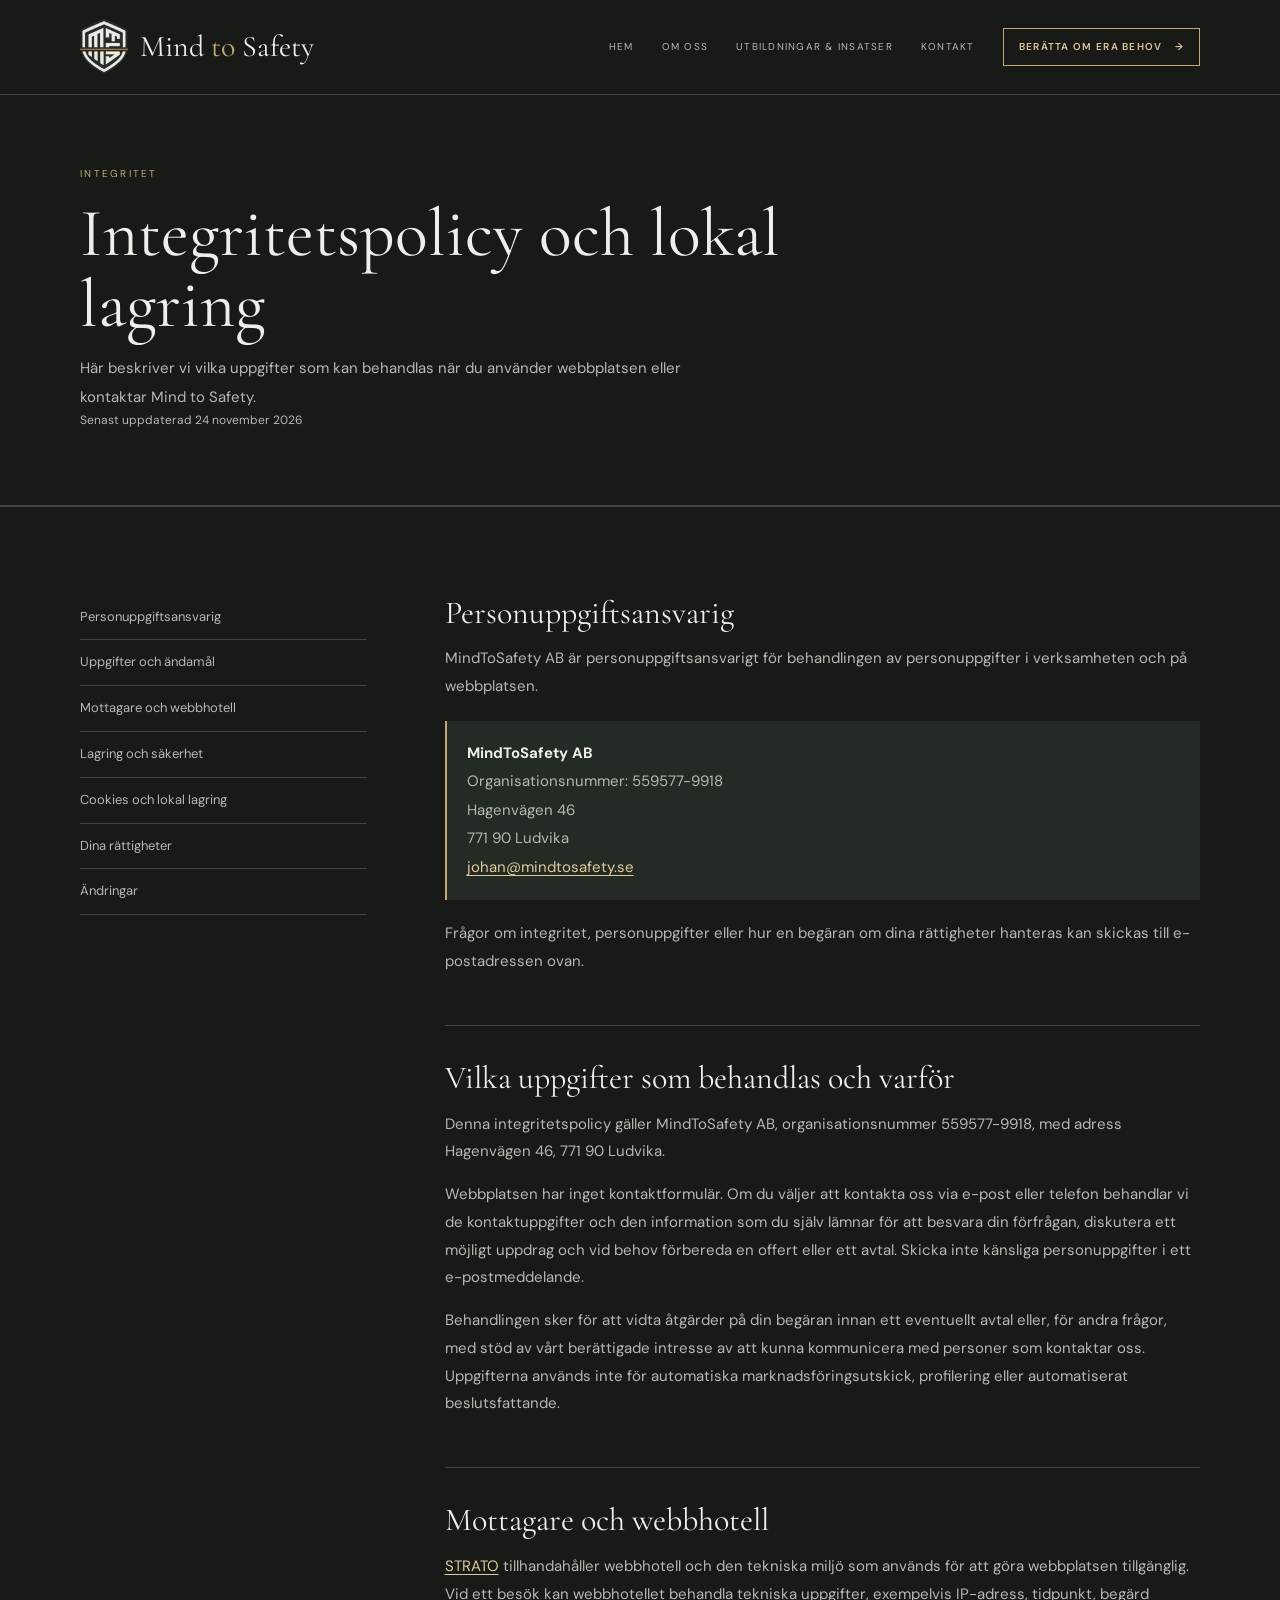
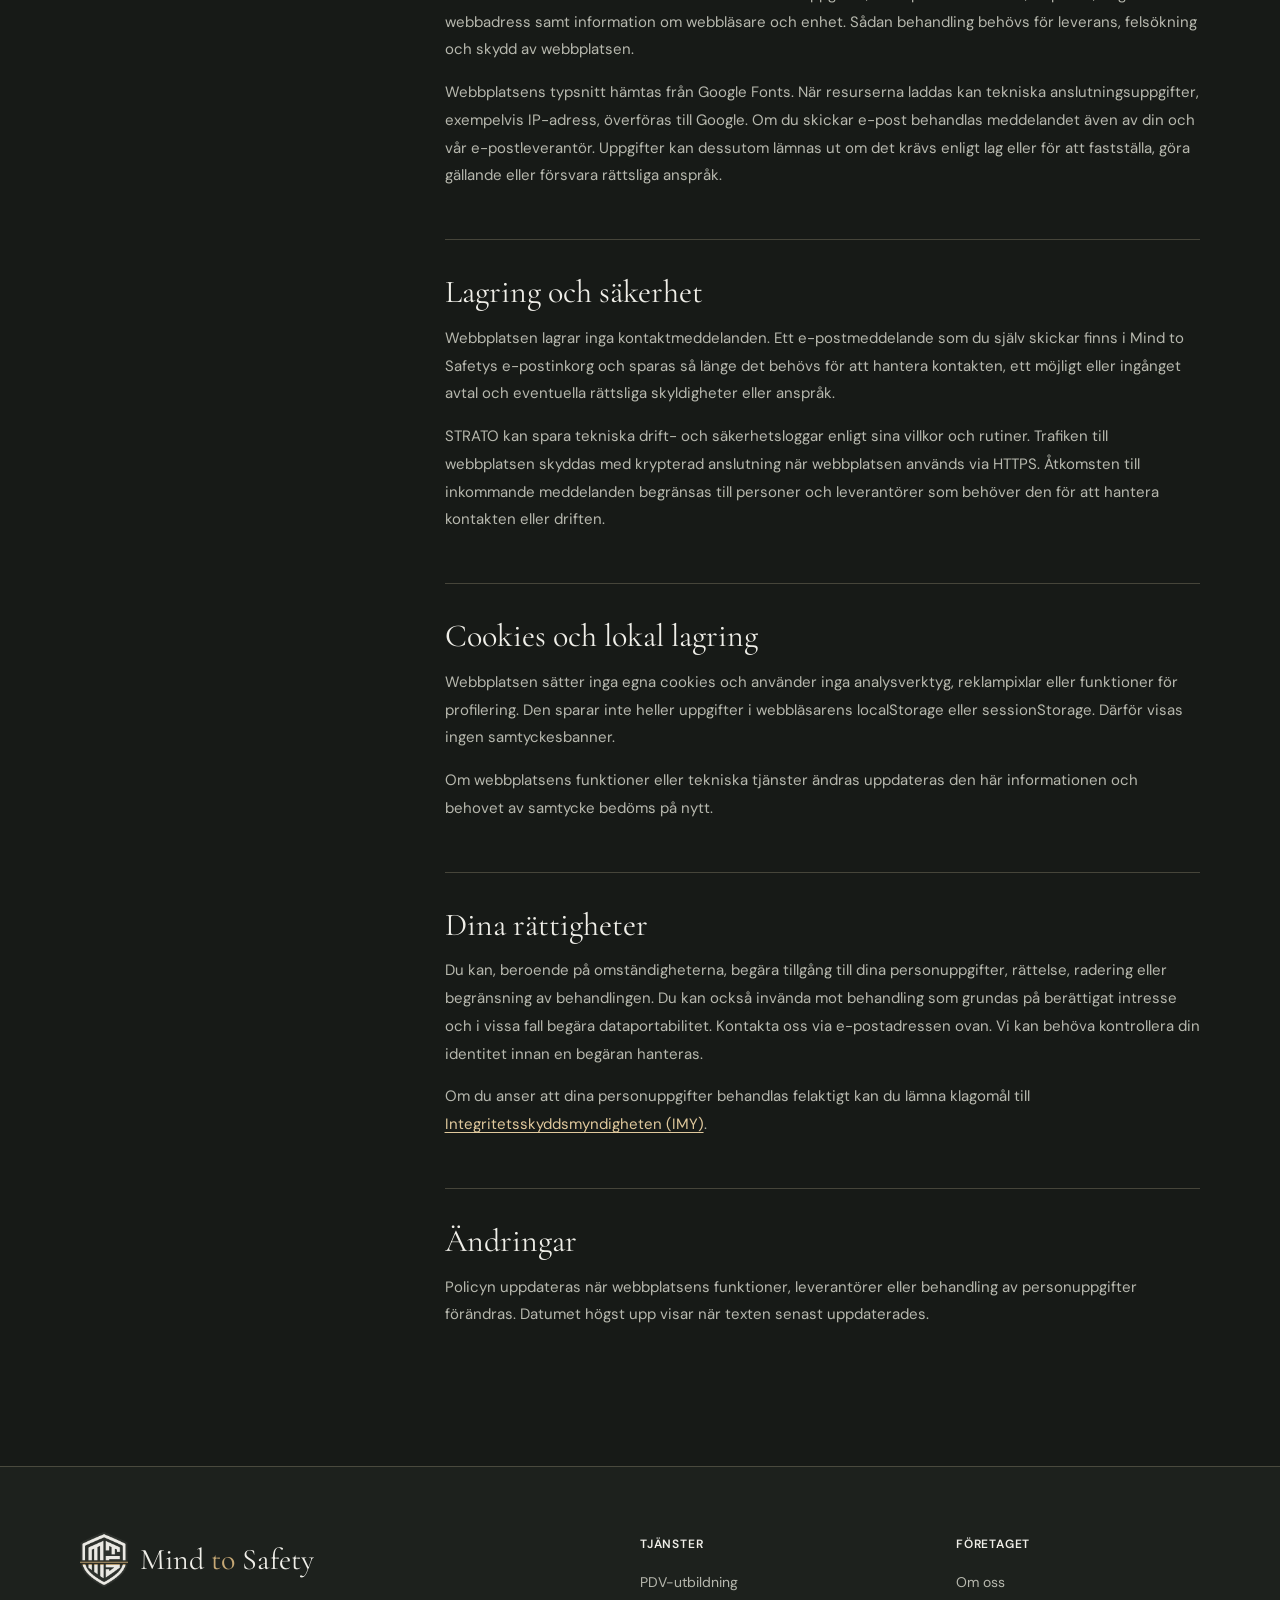
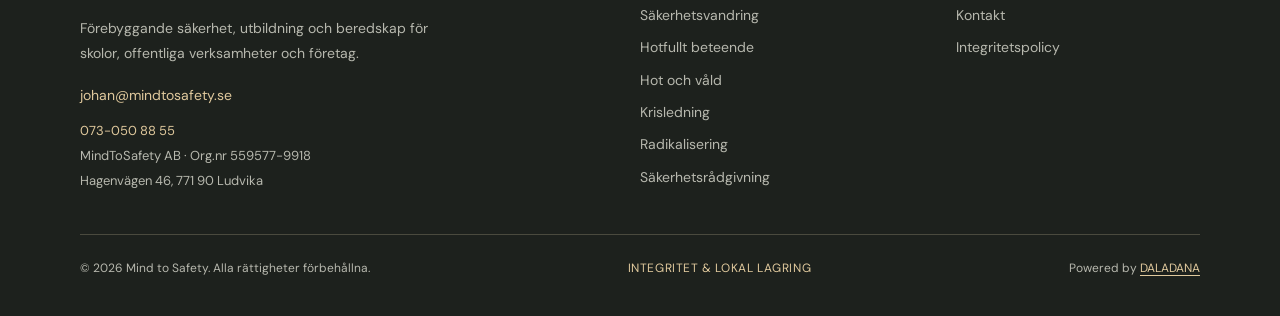
==== commit d746ea6d: "Improve SEO metadata and add DALADANA footer credit" ====
--- a/integritet/index.html
+++ b/integritet/index.html
@@ -4,12 +4,87 @@
     <meta charset="utf-8">
     <meta name="viewport" content="width=device-width, initial-scale=1">
     <title>Integritetspolicy och lokal lagring | Mind to Safety</title>
-    <meta name="description" content="Läs hur Mind to Safety behandlar personuppgifter, använder STRATO som webbhotell och hanterar cookies och lokal lagring.">
+    <meta name="description" content="Så behandlar Mind to Safety dina personuppgifter när du besöker hemsidan eller kontaktar oss. Läs om integritet, cookies och lokal lagring.">
+    <meta name="robots" content="index, follow, max-image-preview:large">
     <link rel="canonical" href="https://mindtosafety.se/integritet/">
-    <meta property="og:type" content="website"><meta property="og:locale" content="sv_SE"><meta property="og:site_name" content="Mind to Safety">
-    <meta property="og:title" content="Integritetspolicy och lokal lagring | Mind to Safety"><meta property="og:description" content="Information om personuppgifter, webbhotell, cookies och lokal lagring på mindtosafety.se."><meta property="og:url" content="https://mindtosafety.se/integritet/">
-    <meta property="og:image" content="https://mindtosafety.se/assets/campus.jpg"><meta property="og:image:width" content="1920"><meta property="og:image:height" content="1024"><meta property="og:image:alt" content="Ljus skandinavisk utbildningsmiljö med stora fönster"><meta name="twitter:card" content="summary_large_image"><meta name="theme-color" content="#171a17">
-    <link rel="icon" href="../assets/favicon.svg" type="image/svg+xml"><link rel="preconnect" href="https://fonts.googleapis.com"><link rel="preconnect" href="https://fonts.gstatic.com" crossorigin><link href="https://fonts.googleapis.com/css2?family=Cormorant+Garamond:ital,wght@0,400;0,500;0,600;1,400&family=DM+Sans:wght@400;500;600&display=swap" rel="stylesheet"><link rel="stylesheet" href="../styles.css">
+    <meta property="og:type" content="website">
+    <meta property="og:locale" content="sv_SE">
+    <meta property="og:site_name" content="Mind to Safety">
+    <meta property="og:title" content="Integritetspolicy och lokal lagring | Mind to Safety">
+    <meta property="og:description" content="Så behandlar Mind to Safety dina personuppgifter när du besöker hemsidan eller kontaktar oss. Läs om integritet, cookies och lokal lagring.">
+    <meta property="og:url" content="https://mindtosafety.se/integritet/">
+    <meta property="og:image" content="https://mindtosafety.se/assets/campus.jpg">
+    <meta property="og:image:width" content="1920">
+    <meta property="og:image:height" content="1024">
+    <meta property="og:image:alt" content="Ljus skandinavisk utbildningsmiljö med stora fönster">
+    <meta name="twitter:card" content="summary_large_image">
+    <meta name="twitter:title" content="Integritetspolicy och lokal lagring | Mind to Safety">
+    <meta name="twitter:description" content="Så behandlar Mind to Safety dina personuppgifter när du besöker hemsidan eller kontaktar oss. Läs om integritet, cookies och lokal lagring.">
+    <meta name="twitter:image" content="https://mindtosafety.se/assets/campus.jpg">
+    <meta name="twitter:image:alt" content="Ljus skandinavisk utbildningsmiljö med stora fönster">
+    <meta name="theme-color" content="#171a17">
+    <script type="application/ld+json">
+      {
+        "@context": "https://schema.org",
+        "@graph": [
+          {
+            "@type": "Organization",
+            "@id": "https://mindtosafety.se/#organization",
+            "name": "Mind to Safety",
+            "legalName": "MindToSafety AB",
+            "url": "https://mindtosafety.se/",
+            "email": "johan@mindtosafety.se",
+            "telephone": "+46730508855",
+            "description": "Förebyggande säkerhet, utbildning och beredskap för skolor, offentliga verksamheter och företag.",
+            "logo": {
+              "@type": "ImageObject",
+              "url": "https://mindtosafety.se/assets/Logo.jpg",
+              "width": 2172,
+              "height": 724
+            },
+            "address": {
+              "@type": "PostalAddress",
+              "streetAddress": "Hagenvägen 46",
+              "postalCode": "771 90",
+              "addressLocality": "Ludvika",
+              "addressCountry": "SE"
+            }
+          },
+          {
+            "@type": "WebSite",
+            "@id": "https://mindtosafety.se/#website",
+            "url": "https://mindtosafety.se/",
+            "name": "Mind to Safety",
+            "inLanguage": "sv-SE",
+            "publisher": {
+              "@id": "https://mindtosafety.se/#organization"
+            }
+          },
+          {
+            "@type": "WebPage",
+            "@id": "https://mindtosafety.se/integritet/#webpage",
+            "url": "https://mindtosafety.se/integritet/",
+            "name": "Integritetspolicy och lokal lagring | Mind to Safety",
+            "description": "Så behandlar Mind to Safety dina personuppgifter när du besöker hemsidan eller kontaktar oss. Läs om integritet, cookies och lokal lagring.",
+            "inLanguage": "sv-SE",
+            "isPartOf": {
+              "@id": "https://mindtosafety.se/#website"
+            },
+            "publisher": {
+              "@id": "https://mindtosafety.se/#organization"
+            },
+            "about": {
+              "@id": "https://mindtosafety.se/#organization"
+            }
+          }
+        ]
+      }
+    </script>
+    <link rel="icon" href="../assets/favicon.svg" type="image/svg+xml">
+    <link rel="preconnect" href="https://fonts.googleapis.com">
+    <link rel="preconnect" href="https://fonts.gstatic.com" crossorigin>
+    <link href="https://fonts.googleapis.com/css2?family=Cormorant+Garamond:ital,wght@0,400;0,500;0,600;1,400&amp;family=DM+Sans:wght@400;500;600&amp;display=swap" rel="stylesheet">
+    <link rel="stylesheet" href="../styles.css">
   </head>
   <body>
     <a class="skip-link" href="#main">Hoppa till huvudinnehåll</a>
@@ -29,7 +104,7 @@
         </div>
       </div></section>
     </main>
-    <footer class="site-footer"><div class="site-width"><div class="footer-inner"><div class="footer-about"><a class="brand brand-with-logo" href="../index.html" aria-label="Mind to Safety, startsida"><span class="brand-emblem" aria-hidden="true"></span><span class="brand-wordmark" aria-hidden="true">Mind <span>to</span> Safety</span></a><p class="body-copy">Förebyggande säkerhet, utbildning och beredskap för skolor, offentliga verksamheter och företag.</p><a class="footer-email" href="mailto:johan@mindtosafety.se">johan@mindtosafety.se</a><div class="footer-contact"><a href="tel:+46730508855">073-050 88 55</a><span>MindToSafety AB · Org.nr 559577-9918</span><span>Hagenvägen 46, 771 90 Ludvika</span></div></div><div><h2 class="footer-heading">Tjänster</h2><ul class="footer-links"><li><a href="../tjanster/index.html#pdv">PDV-utbildning</a></li><li><a href="../tjanster/index.html#sakerhetsvandring">Säkerhetsvandring</a></li><li><a href="../tjanster/index.html#bemotande">Hotfullt beteende</a></li><li><a href="../tjanster/index.html#hot-och-vald">Hot och våld</a></li><li><a href="../tjanster/index.html#krisledning">Krisledning</a></li><li><a href="../tjanster/index.html#radikalisering">Radikalisering</a></li><li><a href="../tjanster/index.html#nybyggnation">Säkerhetsrådgivning</a></li></ul></div><div><h2 class="footer-heading">Företaget</h2><ul class="footer-links"><li><a href="../om-oss/index.html">Om oss</a></li><li><a href="../kontakt/index.html">Kontakt</a></li><li><a href="./index.html" aria-current="page">Integritetspolicy</a></li></ul></div></div><div class="footer-bottom"><span class="footer-note">© 2026 Mind to Safety. Alla rättigheter förbehållna.</span><a class="footer-legal" href="./index.html" aria-current="page">Integritet &amp; lokal lagring</a></div></div></footer>
+    <footer class="site-footer"><div class="site-width"><div class="footer-inner"><div class="footer-about"><a class="brand brand-with-logo" href="../index.html" aria-label="Mind to Safety, startsida"><span class="brand-emblem" aria-hidden="true"></span><span class="brand-wordmark" aria-hidden="true">Mind <span>to</span> Safety</span></a><p class="body-copy">Förebyggande säkerhet, utbildning och beredskap för skolor, offentliga verksamheter och företag.</p><a class="footer-email" href="mailto:johan@mindtosafety.se">johan@mindtosafety.se</a><div class="footer-contact"><a href="tel:+46730508855">073-050 88 55</a><span>MindToSafety AB · Org.nr 559577-9918</span><span>Hagenvägen 46, 771 90 Ludvika</span></div></div><div><h2 class="footer-heading">Tjänster</h2><ul class="footer-links"><li><a href="../tjanster/index.html#pdv">PDV-utbildning</a></li><li><a href="../tjanster/index.html#sakerhetsvandring">Säkerhetsvandring</a></li><li><a href="../tjanster/index.html#bemotande">Hotfullt beteende</a></li><li><a href="../tjanster/index.html#hot-och-vald">Hot och våld</a></li><li><a href="../tjanster/index.html#krisledning">Krisledning</a></li><li><a href="../tjanster/index.html#radikalisering">Radikalisering</a></li><li><a href="../tjanster/index.html#nybyggnation">Säkerhetsrådgivning</a></li></ul></div><div><h2 class="footer-heading">Företaget</h2><ul class="footer-links"><li><a href="../om-oss/index.html">Om oss</a></li><li><a href="../kontakt/index.html">Kontakt</a></li><li><a href="./index.html" aria-current="page">Integritetspolicy</a></li></ul></div></div><div class="footer-bottom"><span class="footer-note">© 2026 Mind to Safety. Alla rättigheter förbehållna.</span><a class="footer-legal" href="./index.html" aria-current="page">Integritet &amp; lokal lagring</a><span class="footer-credit">Powered by <a href="https://daladana.se/" rel="external">DALADANA</a></span></div></div></footer>
     <script src="../scripts/site.js" defer></script>
   </body>
 </html>
--- a/styles.css
+++ b/styles.css
@@ -112,9 +112,12 @@
 .footer-links { display: grid; gap: 10px; margin: 0; padding: 0; color: var(--muted); font-size: 14px; list-style: none; }
 .footer-links a { transition: color 180ms ease; }
 .footer-links a:hover { color: var(--gold-light); }
-.footer-bottom { display: flex; align-items: center; justify-content: space-between; gap: 24px; margin-top: 42px; padding-top: 24px; border-top: 1px solid var(--line); }
+.footer-bottom { display: flex; flex-wrap: wrap; align-items: center; justify-content: space-between; gap: 14px 24px; margin-top: 42px; padding-top: 24px; border-top: 1px solid var(--line); }
 .footer-note { color: var(--muted); font-size: 12px; }
 .footer-legal { color: var(--gold-light); font-size: 12px; letter-spacing: .6px; text-transform: uppercase; }
+.footer-credit { color: var(--muted); font-size: 12px; white-space: nowrap; }
+.footer-credit a { color: var(--gold-light); text-decoration: underline; text-underline-offset: 3px; }
+.footer-credit a:hover { color: var(--text); }
 .page-top { padding: 165px 0 62px; border-bottom: 1px solid var(--line); }
 .page-top h1 { max-width: 850px; margin: 17px 0 14px; font-size: 68px; line-height: 1.04; }
 .page-top .body-copy { max-width: 660px; margin-bottom: 0; }
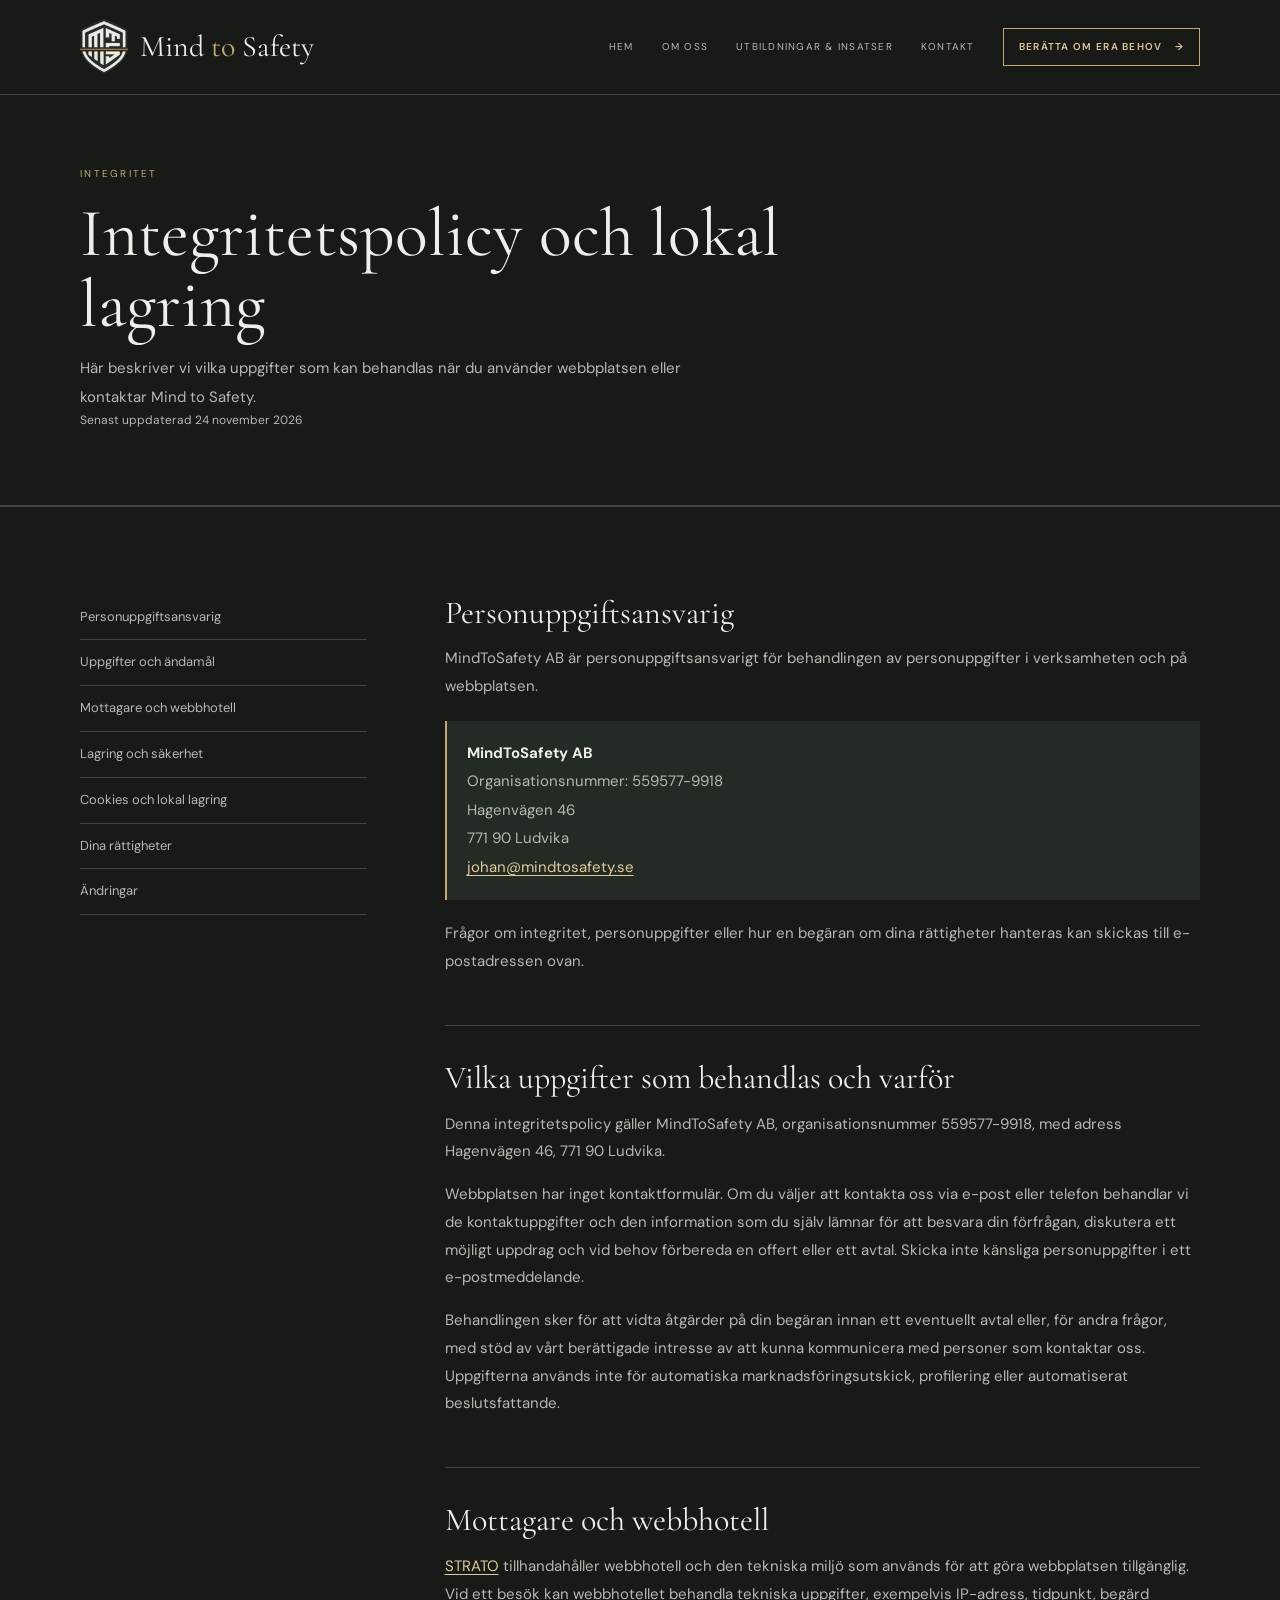
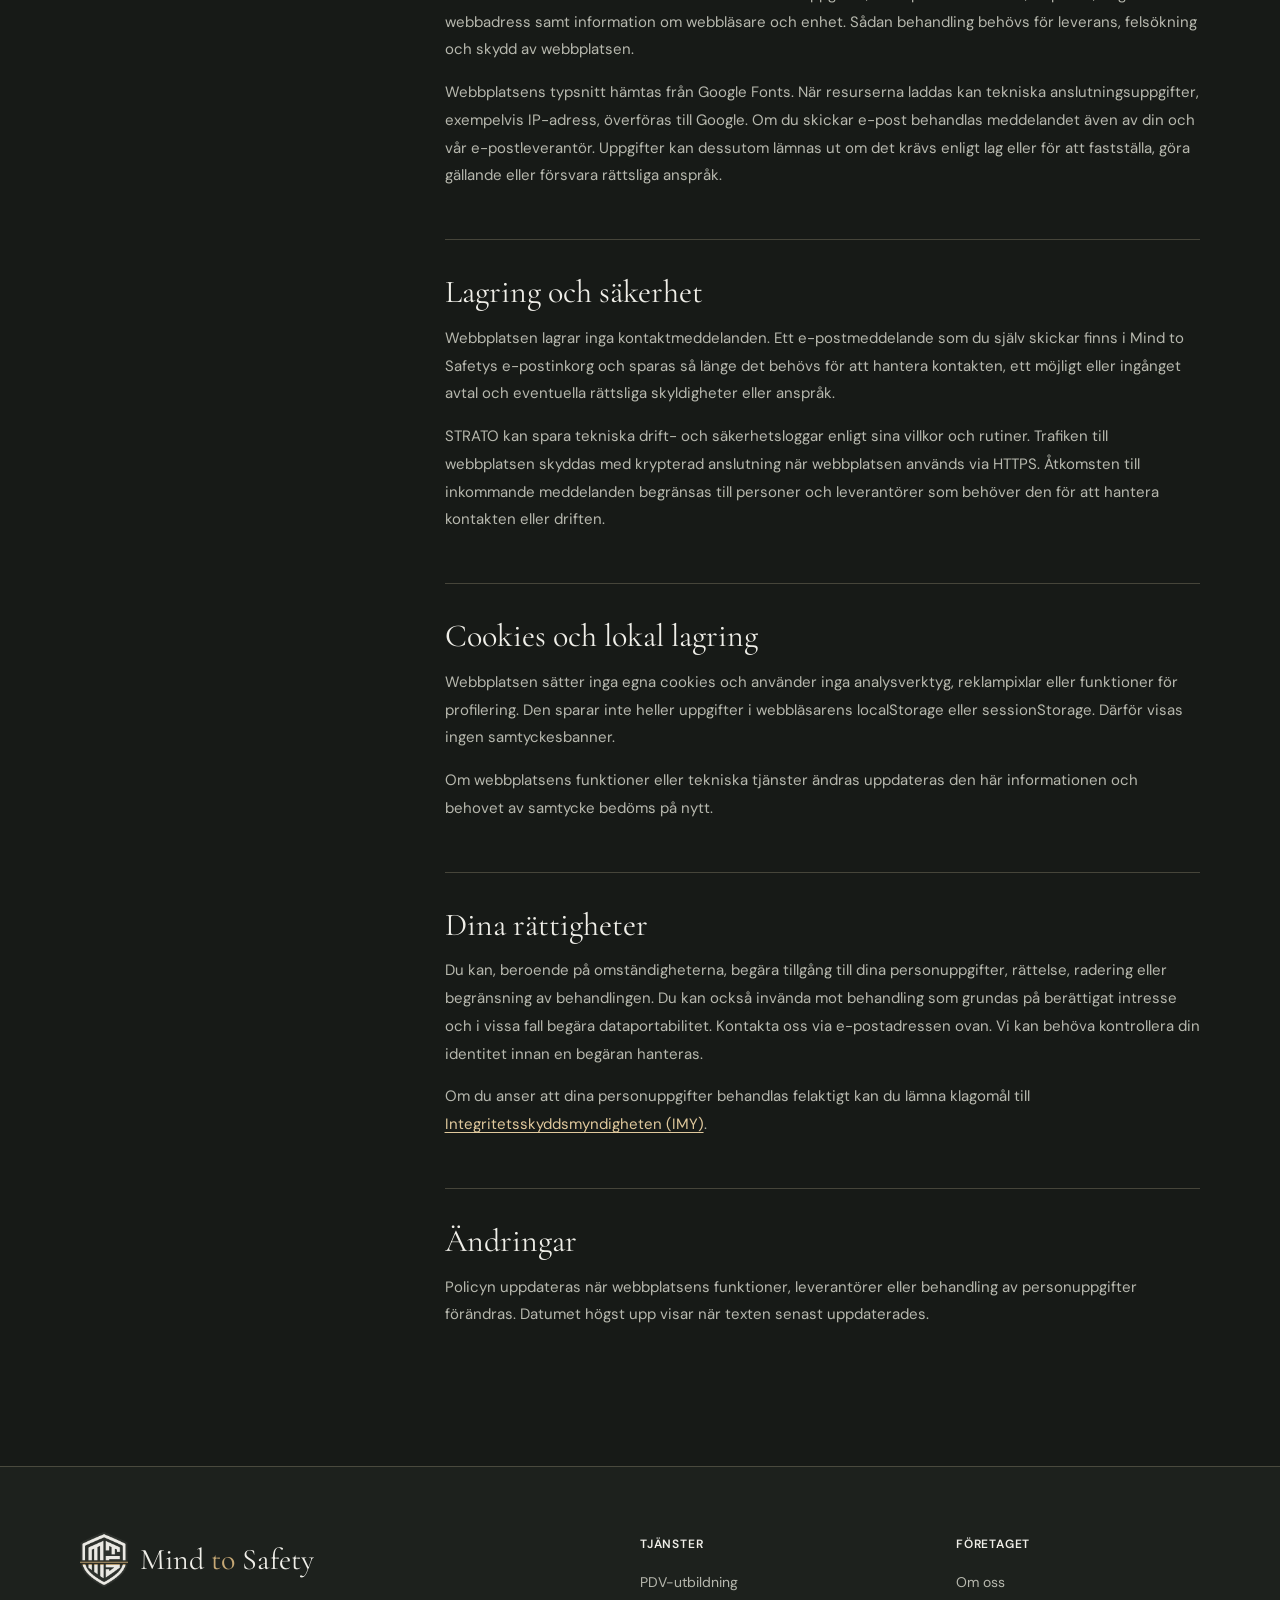
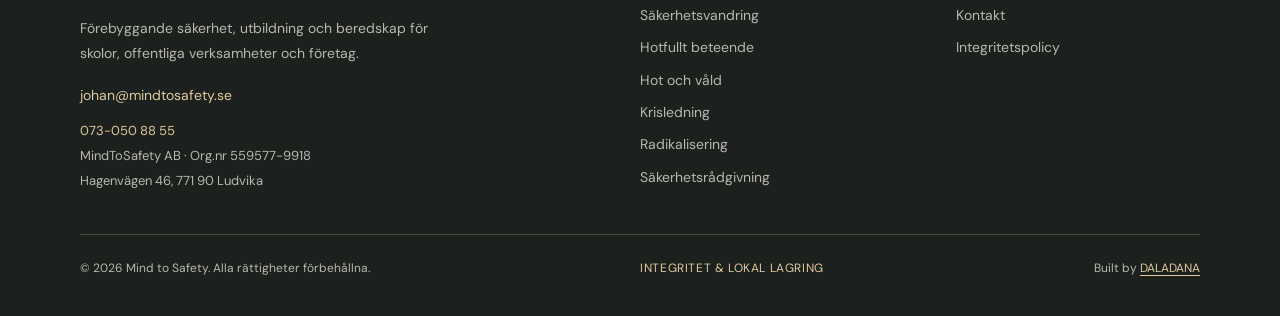
==== commit d2794c5f: "Use Built by DALADANA credit and open link in new tab" ====
--- a/integritet/index.html
+++ b/integritet/index.html
@@ -104,7 +104,7 @@
         </div>
       </div></section>
     </main>
-    <footer class="site-footer"><div class="site-width"><div class="footer-inner"><div class="footer-about"><a class="brand brand-with-logo" href="../index.html" aria-label="Mind to Safety, startsida"><span class="brand-emblem" aria-hidden="true"></span><span class="brand-wordmark" aria-hidden="true">Mind <span>to</span> Safety</span></a><p class="body-copy">Förebyggande säkerhet, utbildning och beredskap för skolor, offentliga verksamheter och företag.</p><a class="footer-email" href="mailto:johan@mindtosafety.se">johan@mindtosafety.se</a><div class="footer-contact"><a href="tel:+46730508855">073-050 88 55</a><span>MindToSafety AB · Org.nr 559577-9918</span><span>Hagenvägen 46, 771 90 Ludvika</span></div></div><div><h2 class="footer-heading">Tjänster</h2><ul class="footer-links"><li><a href="../tjanster/index.html#pdv">PDV-utbildning</a></li><li><a href="../tjanster/index.html#sakerhetsvandring">Säkerhetsvandring</a></li><li><a href="../tjanster/index.html#bemotande">Hotfullt beteende</a></li><li><a href="../tjanster/index.html#hot-och-vald">Hot och våld</a></li><li><a href="../tjanster/index.html#krisledning">Krisledning</a></li><li><a href="../tjanster/index.html#radikalisering">Radikalisering</a></li><li><a href="../tjanster/index.html#nybyggnation">Säkerhetsrådgivning</a></li></ul></div><div><h2 class="footer-heading">Företaget</h2><ul class="footer-links"><li><a href="../om-oss/index.html">Om oss</a></li><li><a href="../kontakt/index.html">Kontakt</a></li><li><a href="./index.html" aria-current="page">Integritetspolicy</a></li></ul></div></div><div class="footer-bottom"><span class="footer-note">© 2026 Mind to Safety. Alla rättigheter förbehållna.</span><a class="footer-legal" href="./index.html" aria-current="page">Integritet &amp; lokal lagring</a><span class="footer-credit">Powered by <a href="https://daladana.se/" rel="external">DALADANA</a></span></div></div></footer>
+    <footer class="site-footer"><div class="site-width"><div class="footer-inner"><div class="footer-about"><a class="brand brand-with-logo" href="../index.html" aria-label="Mind to Safety, startsida"><span class="brand-emblem" aria-hidden="true"></span><span class="brand-wordmark" aria-hidden="true">Mind <span>to</span> Safety</span></a><p class="body-copy">Förebyggande säkerhet, utbildning och beredskap för skolor, offentliga verksamheter och företag.</p><a class="footer-email" href="mailto:johan@mindtosafety.se">johan@mindtosafety.se</a><div class="footer-contact"><a href="tel:+46730508855">073-050 88 55</a><span>MindToSafety AB · Org.nr 559577-9918</span><span>Hagenvägen 46, 771 90 Ludvika</span></div></div><div><h2 class="footer-heading">Tjänster</h2><ul class="footer-links"><li><a href="../tjanster/index.html#pdv">PDV-utbildning</a></li><li><a href="../tjanster/index.html#sakerhetsvandring">Säkerhetsvandring</a></li><li><a href="../tjanster/index.html#bemotande">Hotfullt beteende</a></li><li><a href="../tjanster/index.html#hot-och-vald">Hot och våld</a></li><li><a href="../tjanster/index.html#krisledning">Krisledning</a></li><li><a href="../tjanster/index.html#radikalisering">Radikalisering</a></li><li><a href="../tjanster/index.html#nybyggnation">Säkerhetsrådgivning</a></li></ul></div><div><h2 class="footer-heading">Företaget</h2><ul class="footer-links"><li><a href="../om-oss/index.html">Om oss</a></li><li><a href="../kontakt/index.html">Kontakt</a></li><li><a href="./index.html" aria-current="page">Integritetspolicy</a></li></ul></div></div><div class="footer-bottom"><span class="footer-note">© 2026 Mind to Safety. Alla rättigheter förbehållna.</span><a class="footer-legal" href="./index.html" aria-current="page">Integritet &amp; lokal lagring</a><span class="footer-credit">Built by <a href="https://daladana.se/" target="_blank" rel="external noopener" aria-label="DALADANA (öppnas i ny flik)">DALADANA</a></span></div></div></footer>
     <script src="../scripts/site.js" defer></script>
   </body>
 </html>
